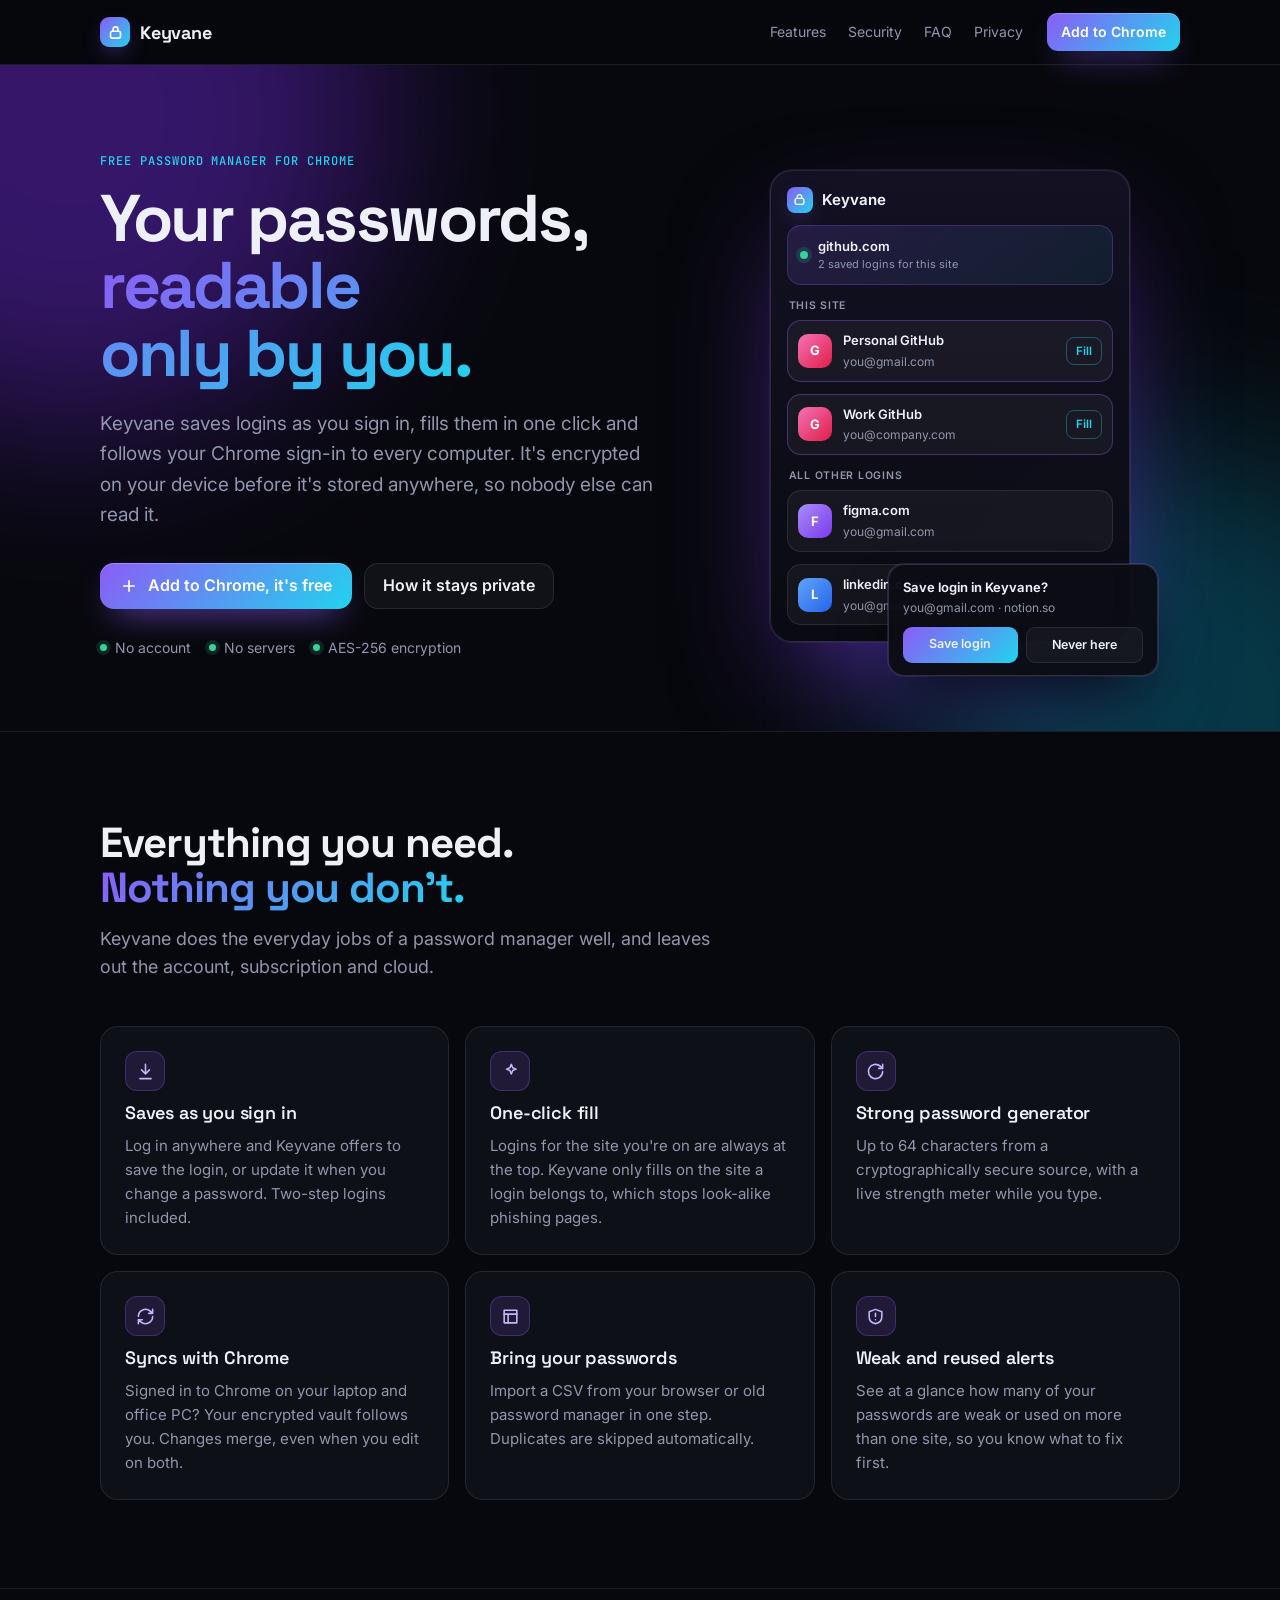
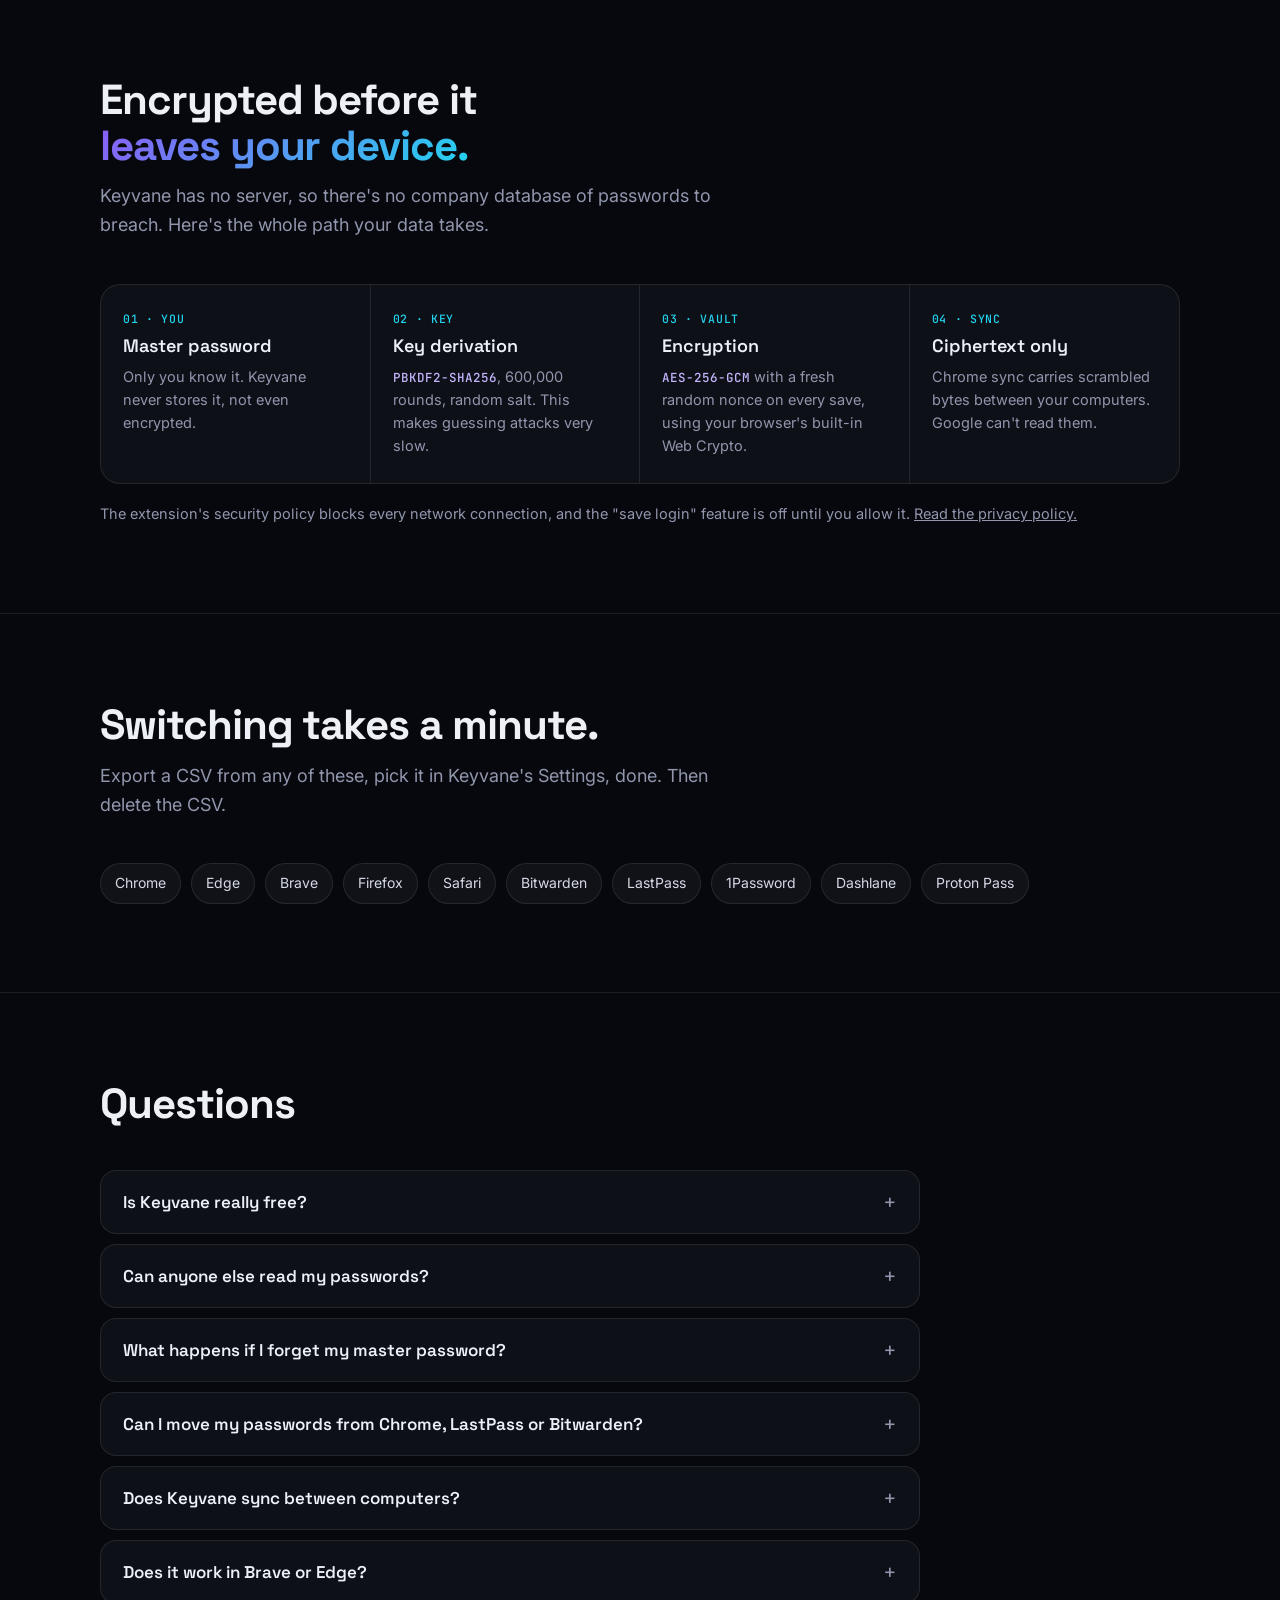
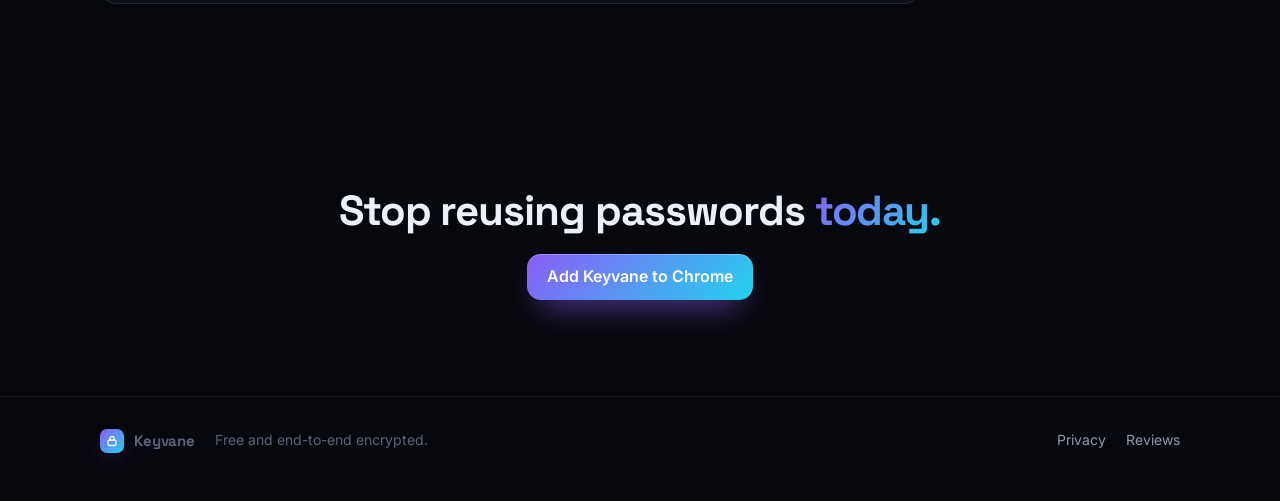
==== site/index.html @ 57702cfa "Keyvane 1.2.0: free, end-to-end encrypted password manager for Chrome Co-Authored-By: Claude Opus 5." ====
<!doctype html>
<html lang="en">
<head>
<meta charset="utf-8">
<meta name="viewport" content="width=device-width, initial-scale=1, viewport-fit=cover">
<title>Keyvane – Free Password Manager for Chrome, End-to-End Encrypted</title>
<meta name="description" content="Keyvane is a free password manager for Chrome. It saves logins as you sign in, fills them in one click and syncs through your Chrome sign-in. No account, no servers, AES-256 encryption.">
<link rel="canonical" href="https://keyvane.vercel.app/">
<meta property="og:type" content="website">
<meta property="og:title" content="Keyvane – the free password manager that never sees your passwords">
<meta property="og:description" content="Saves logins as you sign in, fills them in one click, syncs with Chrome. No account. No servers. Free.">
<meta property="og:url" content="https://keyvane.vercel.app/">
<meta name="twitter:card" content="summary">
<meta name="theme-color" content="#07080d">
<link rel="icon" href="data:image/svg+xml,%3Csvg xmlns='http://www.w3.org/2000/svg' viewBox='0 0 32 32'%3E%3Cdefs%3E%3ClinearGradient id='g' x1='0' y1='0' x2='1' y2='1'%3E%3Cstop offset='0' stop-color='%238b5cf6'/%3E%3Cstop offset='1' stop-color='%2322d3ee'/%3E%3C/linearGradient%3E%3C/defs%3E%3Crect width='32' height='32' rx='8' fill='url(%23g)'/%3E%3Cg fill='none' stroke='%23fff' stroke-width='2.6' stroke-linecap='round'%3E%3Crect x='9' y='14' width='14' height='10' rx='2.5'/%3E%3Cpath d='M12 14v-3a4 4 0 0 1 8 0v3'/%3E%3C/g%3E%3C/svg%3E">
<link rel="preconnect" href="https://fonts.googleapis.com">
<link rel="stylesheet" href="https://fonts.googleapis.com/css2?family=Inter:wght@400;500;600&family=Space+Grotesk:wght@500;600;700&family=JetBrains+Mono:wght@500&display=swap">
<script type="application/ld+json">
{"@context":"https://schema.org","@graph":[
 {"@type":"SoftwareApplication","name":"Keyvane","applicationCategory":"SecurityApplication","operatingSystem":"Chrome, Edge, Brave","offers":{"@type":"Offer","price":"0","priceCurrency":"USD"},"url":"https://keyvane.vercel.app/","downloadUrl":"https://chromewebstore.google.com/detail/occfjinobiaefhbkngbolamflknedmlo","description":"Free, end-to-end encrypted password manager for Chrome. No account, no servers."},
 {"@type":"FAQPage","mainEntity":[
  {"@type":"Question","name":"Is Keyvane really free?","acceptedAnswer":{"@type":"Answer","text":"Yes. There are no plans, ads or paid features. Keyvane has no servers to pay for: your encrypted vault lives in your browser and syncs through your own Chrome sign-in."}},
  {"@type":"Question","name":"Can anyone else read my passwords?","acceptedAnswer":{"@type":"Answer","text":"No. Your vault is encrypted on your device with AES-256-GCM, using a key derived from your master password with 600,000 rounds of PBKDF2. Keyvane never sends data anywhere, and Google only stores ciphertext when it syncs."}},
  {"@type":"Question","name":"What happens if I forget my master password?","acceptedAnswer":{"@type":"Answer","text":"Nobody can recover it, including the developer. That is the price of real end-to-end encryption, so keep an encrypted backup from Settings and store your master password somewhere safe."}},
  {"@type":"Question","name":"Can I move my passwords from Chrome, LastPass or Bitwarden?","acceptedAnswer":{"@type":"Answer","text":"Yes. Export a CSV from your browser or password manager and import it from Keyvane's Settings. Chrome, Edge, Brave, Firefox, Safari, Bitwarden, LastPass, 1Password, Dashlane and Proton Pass exports work."}},
  {"@type":"Question","name":"Does Keyvane sync between computers?","acceptedAnswer":{"@type":"Answer","text":"Yes, through Chrome sync. Install Keyvane on each computer where you're signed in to Chrome and your encrypted vault follows you, with room for about 1,700 logins."}},
  {"@type":"Question","name":"Does it work in Brave or Edge?","acceptedAnswer":{"@type":"Answer","text":"Keyvane installs from the Chrome Web Store in Brave and Edge. In those browsers the vault stays on that computer; use Settings, Export and Import to move it."}}
 ]}
]}
</script>
<style>
  /* Layout: sticky slim nav, split hero (copy + live popup replica), feature grid, encryption pipeline, FAQ, footer. */
  :root {
    --ink: #07080d; --ink-2: #0e1018; --glass: rgba(255,255,255,.045); --line: rgba(255,255,255,.09);
    --text: #eef0f7; --muted: #9196ad; --faint: #5d627a;
    --violet: #8b5cf6; --cyan: #22d3ee; --ok: #34d399;
    --grad: linear-gradient(135deg, var(--violet), var(--cyan));
    --display: "Space Grotesk", "Segoe UI", system-ui, sans-serif;
    --body: "Inter", -apple-system, "Segoe UI", system-ui, sans-serif;
    --mono: "JetBrains Mono", ui-monospace, Menlo, monospace;
    color-scheme: dark;
  }
  * { box-sizing: border-box; }
  html { scroll-behavior: smooth; }
  body { margin: 0; background: var(--ink); color: var(--text); font: 16px/1.6 var(--body); -webkit-font-smoothing: antialiased; overflow-x: hidden; }
  h1, h2, h3, p { margin: 0; }
  a { color: inherit; }
  .wrap { max-width: 1120px; margin: 0 auto; padding-left: max(20px, env(safe-area-inset-left, 0px)); padding-right: max(20px, env(safe-area-inset-right, 0px)); }
  .glow { position: absolute; border-radius: 50%; filter: blur(90px); pointer-events: none; z-index: 0; }

  /* nav */
  header.nav { position: sticky; top: env(safe-area-inset-top, 0px); z-index: 20; backdrop-filter: blur(16px); background: rgba(7,8,13,.7); border-bottom: 1px solid var(--line); }
  header.nav .wrap { display: flex; align-items: center; gap: 24px; height: 64px; }
  .brand { display: flex; align-items: center; gap: 10px; font: 700 18px var(--display); letter-spacing: -.01em; text-decoration: none; }
  .mark { width: 30px; height: 30px; border-radius: 9px; background: var(--grad); display: grid; place-items: center; box-shadow: 0 8px 22px -8px rgba(139,92,246,.9); }
  .mark svg { width: 15px; height: 15px; }
  nav.links { display: flex; gap: 22px; margin-left: auto; font-size: 14px; color: var(--muted); }
  nav.links a { text-decoration: none; } nav.links a:hover { color: var(--text); }
  .cta { display: inline-flex; align-items: center; gap: 10px; height: 46px; padding: 0 20px; border-radius: 14px; font-weight: 600; text-decoration: none; color: #fff; background: var(--grad);
    box-shadow: 0 14px 34px -14px rgba(139,92,246,.95), inset 0 1px 0 rgba(255,255,255,.25); transition: transform .15s, filter .15s; white-space: nowrap; }
  .cta:hover { filter: brightness(1.08); transform: translateY(-1px); }
  .cta.sm { height: 38px; padding: 0 14px; border-radius: 11px; font-size: 14px; }
  .cta svg { width: 18px; height: 18px; }
  .ghost { display: inline-flex; align-items: center; height: 46px; padding: 0 18px; border-radius: 14px; border: 1px solid var(--line); background: var(--glass); text-decoration: none; font-weight: 600; color: var(--text); }
  .ghost:hover { background: rgba(255,255,255,.08); }

  /* hero */
  .hero { position: relative; padding-block: 88px 72px; overflow: hidden; }
  .hero .wrap { position: relative; z-index: 1; display: grid; grid-template-columns: 1.1fr .9fr; gap: 56px; align-items: center; }
  .eyebrow { font: 500 12px var(--mono); letter-spacing: .08em; text-transform: uppercase; color: var(--cyan); }
  h1 { font: 700 clamp(40px, 6vw, 66px)/1.02 var(--display); letter-spacing: -.035em; margin-top: 16px; text-wrap: balance; }
  .grad { background: var(--grad); -webkit-background-clip: text; background-clip: text; color: transparent; }
  .lede { font-size: 19px; color: var(--muted); margin-top: 22px; max-width: 34em; }
  .actions { display: flex; gap: 12px; margin-top: 32px; flex-wrap: wrap; }
  .facts { display: flex; gap: 18px; flex-wrap: wrap; margin-top: 28px; font-size: 14px; color: var(--muted); }
  .facts span { display: inline-flex; gap: 8px; align-items: center; }
  .facts span::before { content: ""; width: 7px; height: 7px; border-radius: 50%; background: var(--ok); box-shadow: 0 0 0 4px rgba(52,211,153,.14); }

  /* popup replica */
  .device { position: relative; justify-self: center; width: 100%; max-width: 360px; }
  .popup { border-radius: 22px; padding: 16px; display: grid; gap: 12px; background: linear-gradient(180deg, rgba(20,18,36,.95), rgba(10,11,18,.97)); border: 1px solid rgba(255,255,255,.12);
    box-shadow: 0 50px 120px -30px rgba(124,58,237,.65), 0 0 0 1px rgba(139,92,246,.15); font-size: 13px; }
  .p-top { display: flex; align-items: center; gap: 9px; font: 650 15px var(--body); }
  .p-top .mark { width: 26px; height: 26px; border-radius: 8px; }
  .p-top .mark svg { width: 13px; height: 13px; }
  .chip { display: flex; gap: 10px; align-items: center; padding: 10px 12px; border-radius: 14px; background: linear-gradient(135deg, rgba(139,92,246,.16), rgba(34,211,238,.08)); border: 1px solid rgba(139,92,246,.28); }
  .dot { width: 8px; height: 8px; border-radius: 50%; background: var(--ok); box-shadow: 0 0 0 4px rgba(52,211,153,.15); flex: none; }
  .sub { font-size: 11px; color: var(--muted); }
  .lbl { font: 600 10.5px var(--body); letter-spacing: .07em; text-transform: uppercase; color: var(--muted); margin: 2px 2px -4px; }
  .row { display: flex; align-items: center; gap: 11px; padding: 9px 10px; border-radius: 14px; background: var(--glass); border: 1px solid var(--line); }
  .row.m { border-color: rgba(139,92,246,.38); }
  .av { width: 34px; height: 34px; border-radius: 10px; display: grid; place-items: center; font-weight: 700; color: #fff; flex: none; }
  .row b { display: block; font-weight: 600; }
  .row small { color: var(--muted); font-size: 12px; }
  .fillbtn { margin-left: auto; font-size: 11.5px; font-weight: 600; color: var(--cyan); border: 1px solid rgba(34,211,238,.35); border-radius: 8px; padding: 4px 9px; }
  .offer { position: absolute; right: -28px; bottom: -34px; width: 270px; border-radius: 16px; padding: 12px 14px; background: rgba(12,13,20,.96); border: 1px solid rgba(255,255,255,.14);
    box-shadow: 0 30px 60px -18px rgba(0,0,0,.8), 0 0 0 1px rgba(139,92,246,.25); display: grid; gap: 10px; font-size: 13px; animation: float 5s ease-in-out infinite; }
  .offer .t { font-weight: 650; } .offer .s { color: var(--muted); font-size: 12px; }
  .offer .btns { display: flex; gap: 8px; }
  .offer .btns span { flex: 1; text-align: center; padding: 7px; border-radius: 9px; font-weight: 600; font-size: 12.5px; background: var(--glass); border: 1px solid var(--line); }
  .offer .btns span:first-child { background: var(--grad); border: 0; }
  @keyframes float { 50% { transform: translateY(-6px); } }

  /* sections */
  section.block { padding-block: 88px; border-top: 1px solid var(--line); position: relative; }
  .head { max-width: 640px; display: grid; gap: 14px; margin-bottom: 44px; }
  h2 { font: 700 clamp(30px, 4vw, 42px)/1.08 var(--display); letter-spacing: -.025em; text-wrap: balance; }
  .head p { color: var(--muted); font-size: 18px; }
  .grid { display: grid; grid-template-columns: repeat(3, 1fr); gap: 16px; }
  .feat { padding: 24px; border-radius: 18px; background: var(--ink-2); border: 1px solid var(--line); display: grid; gap: 10px; align-content: start; }
  .feat .ic { width: 40px; height: 40px; border-radius: 12px; display: grid; place-items: center; background: rgba(139,92,246,.14); border: 1px solid rgba(139,92,246,.3); color: #c4b5fd; }
  .feat .ic svg { width: 19px; height: 19px; }
  .feat h3 { font: 600 18px var(--display); letter-spacing: -.01em; }
  .feat p { color: var(--muted); font-size: 15px; }

  /* pipeline */
  .pipe { display: grid; grid-template-columns: repeat(4, 1fr); gap: 0; border: 1px solid var(--line); border-radius: 20px; overflow: hidden; background: var(--ink-2); }
  .step { padding: 26px 22px; display: grid; gap: 8px; align-content: start; border-right: 1px solid var(--line); position: relative; }
  .step:last-child { border-right: 0; }
  .step .k { font: 500 11.5px var(--mono); letter-spacing: .06em; color: var(--cyan); text-transform: uppercase; }
  .step h3 { font: 600 18px var(--display); }
  .step p { color: var(--muted); font-size: 14.5px; }
  .step code { font: 500 12.5px var(--mono); color: #c4b5fd; }
  .note { margin-top: 18px; color: var(--muted); font-size: 14.5px; }

  /* import strip */
  .brands { display: flex; flex-wrap: wrap; gap: 10px; }
  .brands span { padding: 8px 14px; border-radius: 99px; border: 1px solid var(--line); background: var(--glass); font-size: 14px; color: #d6d9e6; }

  /* faq */
  .faq { display: grid; gap: 10px; max-width: 820px; }
  details { border: 1px solid var(--line); border-radius: 16px; background: var(--ink-2); padding: 0 22px; }
  summary { cursor: pointer; list-style: none; padding: 20px 0; font: 600 17px var(--display); display: flex; justify-content: space-between; gap: 16px; }
  summary::-webkit-details-marker { display: none; }
  summary::after { content: "+"; color: var(--muted); font-weight: 400; font-size: 22px; line-height: 1; transition: transform .2s; }
  details[open] summary::after { transform: rotate(45deg); }
  details p { color: var(--muted); padding-bottom: 20px; max-width: 65ch; }

  .final { text-align: center; display: grid; gap: 20px; justify-items: center; padding-block: 96px; }
  footer { border-top: 1px solid var(--line); padding-block: 32px 48px; color: var(--faint); font-size: 14px; }
  footer .wrap { display: flex; gap: 20px; flex-wrap: wrap; align-items: center; }
  footer a { color: var(--muted); text-decoration: none; } footer a:hover { color: var(--text); }
  :focus-visible { outline: 2px solid var(--cyan); outline-offset: 3px; border-radius: 6px; }

  @media (max-width: 900px) {
    .hero .wrap { grid-template-columns: 1fr; gap: 72px; }
    .grid { grid-template-columns: 1fr 1fr; }
    .pipe { grid-template-columns: 1fr 1fr; }
    .step:nth-child(2) { border-right: 0; }
    .step:nth-child(-n+2) { border-bottom: 1px solid var(--line); }
    nav.links { display: none; }
    header.nav .cta { margin-left: auto; }
  }
  @media (max-width: 560px) {
    .hero { padding-block: 56px 72px; }
    .grid, .pipe { grid-template-columns: 1fr; }
    .step { border-right: 0; border-bottom: 1px solid var(--line); }
    .step:last-child { border-bottom: 0; }
    .offer { right: -6px; bottom: -48px; width: 250px; }
    section.block { padding-block: 64px; }
  }
  @media (prefers-reduced-motion: reduce) { .offer { animation: none; } html { scroll-behavior: auto; } }
</style>
</head>
<body>
<header class="nav">
  <div class="wrap">
    <a class="brand" href="/"><span class="mark"><svg viewBox="0 0 24 24" fill="none" stroke="#fff" stroke-width="2.6" stroke-linecap="round"><rect x="4" y="10" width="16" height="11" rx="3"/><path d="M8 10V7a4 4 0 0 1 8 0v3"/></svg></span>Keyvane</a>
    <nav class="links"><a href="#features">Features</a><a href="#security">Security</a><a href="#faq">FAQ</a><a href="/privacy">Privacy</a></nav>
    <a class="cta sm" href="https://chromewebstore.google.com/detail/occfjinobiaefhbkngbolamflknedmlo" rel="noopener">Add to Chrome</a>
  </div>
</header>

<main>
  <section class="hero">
    <div class="glow" style="width:620px;height:620px;background:#6d28d9;opacity:.45;left:-240px;top:-260px"></div>
    <div class="glow" style="width:520px;height:520px;background:#0891b2;opacity:.35;right:-160px;bottom:-240px"></div>
    <div class="wrap">
      <div>
        <div class="eyebrow">Free password manager for Chrome</div>
        <h1>Your passwords, <span class="grad">readable only by you.</span></h1>
        <p class="lede">Keyvane saves logins as you sign in, fills them in one click and follows your Chrome sign-in to every computer. It's encrypted on your device before it's stored anywhere, so nobody else can read it.</p>
        <div class="actions">
          <a class="cta" href="https://chromewebstore.google.com/detail/occfjinobiaefhbkngbolamflknedmlo" rel="noopener"><svg viewBox="0 0 24 24" fill="none" stroke="currentColor" stroke-width="2.2" stroke-linecap="round" stroke-linejoin="round"><path d="M12 5v14M5 12h14"/></svg>Add to Chrome, it's free</a>
          <a class="ghost" href="#security">How it stays private</a>
        </div>
        <div class="facts"><span>No account</span><span>No servers</span><span>AES-256 encryption</span></div>
      </div>

      <div class="device" aria-label="The Keyvane popup on github.com, with a Save login card">
        <div class="popup">
          <div class="p-top"><span class="mark"><svg viewBox="0 0 24 24" fill="none" stroke="#fff" stroke-width="2.6" stroke-linecap="round"><rect x="4" y="10" width="16" height="11" rx="3"/><path d="M8 10V7a4 4 0 0 1 8 0v3"/></svg></span>Keyvane</div>
          <div class="chip"><span class="dot"></span><div><b style="font-weight:600">github.com</b><div class="sub">2 saved logins for this site</div></div></div>
          <div class="lbl">This site</div>
          <div class="row m"><span class="av" style="background:linear-gradient(135deg,#f472b6,#e11d48)">G</span><div><b>Personal GitHub</b><small>you@gmail.com</small></div><span class="fillbtn">Fill</span></div>
          <div class="row m"><span class="av" style="background:linear-gradient(135deg,#f472b6,#e11d48)">G</span><div><b>Work GitHub</b><small>you@company.com</small></div><span class="fillbtn">Fill</span></div>
          <div class="lbl">All other logins</div>
          <div class="row"><span class="av" style="background:linear-gradient(135deg,#a78bfa,#7c3aed)">F</span><div><b>figma.com</b><small>you@gmail.com</small></div></div>
          <div class="row"><span class="av" style="background:linear-gradient(135deg,#60a5fa,#2563eb)">L</span><div><b>linkedin.com</b><small>you@gmail.com</small></div></div>
        </div>
        <div class="offer" aria-hidden="true">
          <div><div class="t">Save login in Keyvane?</div><div class="s">you@gmail.com · notion.so</div></div>
          <div class="btns"><span>Save login</span><span>Never here</span></div>
        </div>
      </div>
    </div>
  </section>

  <section class="block" id="features">
    <div class="wrap">
      <div class="head"><h2>Everything you need. <span class="grad">Nothing you don't.</span></h2><p>Keyvane does the everyday jobs of a password manager well, and leaves out the account, subscription and cloud.</p></div>
      <div class="grid">
        <div class="feat"><div class="ic"><svg viewBox="0 0 24 24" fill="none" stroke="currentColor" stroke-width="2" stroke-linecap="round" stroke-linejoin="round"><path d="M12 3v12M7 10l5 5 5-5M5 21h14"/></svg></div><h3>Saves as you sign in</h3><p>Log in anywhere and Keyvane offers to save the login, or update it when you change a password. Two-step logins included.</p></div>
        <div class="feat"><div class="ic"><svg viewBox="0 0 24 24" fill="none" stroke="currentColor" stroke-width="2" stroke-linecap="round" stroke-linejoin="round"><path d="m13 3 1.8 4.2L19 9l-4.2 1.8L13 15l-1.8-4.2L7 9l4.2-1.8z"/></svg></div><h3>One-click fill</h3><p>Logins for the site you're on are always at the top. Keyvane only fills on the site a login belongs to, which stops look-alike phishing pages.</p></div>
        <div class="feat"><div class="ic"><svg viewBox="0 0 24 24" fill="none" stroke="currentColor" stroke-width="2" stroke-linecap="round" stroke-linejoin="round"><path d="M21 12a9 9 0 1 1-3-6.7L21 8"/><path d="M21 3v5h-5"/></svg></div><h3>Strong password generator</h3><p>Up to 64 characters from a cryptographically secure source, with a live strength meter while you type.</p></div>
        <div class="feat"><div class="ic"><svg viewBox="0 0 24 24" fill="none" stroke="currentColor" stroke-width="2" stroke-linecap="round" stroke-linejoin="round"><path d="M3 12a9 9 0 0 1 15-6.7L21 8M21 3v5h-5M21 12a9 9 0 0 1-15 6.7L3 16M3 21v-5h5"/></svg></div><h3>Syncs with Chrome</h3><p>Signed in to Chrome on your laptop and office PC? Your encrypted vault follows you. Changes merge, even when you edit on both.</p></div>
        <div class="feat"><div class="ic"><svg viewBox="0 0 24 24" fill="none" stroke="currentColor" stroke-width="2" stroke-linecap="round" stroke-linejoin="round"><path d="M4 4h16v16H4z"/><path d="M4 9h16M9 9v11"/></svg></div><h3>Bring your passwords</h3><p>Import a CSV from your browser or old password manager in one step. Duplicates are skipped automatically.</p></div>
        <div class="feat"><div class="ic"><svg viewBox="0 0 24 24" fill="none" stroke="currentColor" stroke-width="2" stroke-linecap="round" stroke-linejoin="round"><path d="M12 3 4 6v6c0 5 3.4 8.3 8 9 4.6-.7 8-4 8-9V6z"/><path d="M12 8v4M12 16h.01"/></svg></div><h3>Weak and reused alerts</h3><p>See at a glance how many of your passwords are weak or used on more than one site, so you know what to fix first.</p></div>
      </div>
    </div>
  </section>

  <section class="block" id="security">
    <div class="wrap">
      <div class="head"><h2>Encrypted before it <span class="grad">leaves your device.</span></h2><p>Keyvane has no server, so there's no company database of passwords to breach. Here's the whole path your data takes.</p></div>
      <div class="pipe">
        <div class="step"><span class="k">01 · You</span><h3>Master password</h3><p>Only you know it. Keyvane never stores it, not even encrypted.</p></div>
        <div class="step"><span class="k">02 · Key</span><h3>Key derivation</h3><p><code>PBKDF2-SHA256</code>, 600,000 rounds, random salt. This makes guessing attacks very slow.</p></div>
        <div class="step"><span class="k">03 · Vault</span><h3>Encryption</h3><p><code>AES-256-GCM</code> with a fresh random nonce on every save, using your browser's built-in Web Crypto.</p></div>
        <div class="step"><span class="k">04 · Sync</span><h3>Ciphertext only</h3><p>Chrome sync carries scrambled bytes between your computers. Google can't read them.</p></div>
      </div>
      <p class="note">The extension's security policy blocks every network connection, and the "save login" feature is off until you allow it. <a href="/privacy">Read the privacy policy.</a></p>
    </div>
  </section>

  <section class="block" id="import">
    <div class="wrap">
      <div class="head"><h2>Switching takes a minute.</h2><p>Export a CSV from any of these, pick it in Keyvane's Settings, done. Then delete the CSV.</p></div>
      <div class="brands"><span>Chrome</span><span>Edge</span><span>Brave</span><span>Firefox</span><span>Safari</span><span>Bitwarden</span><span>LastPass</span><span>1Password</span><span>Dashlane</span><span>Proton Pass</span></div>
    </div>
  </section>

  <section class="block" id="faq">
    <div class="wrap">
      <div class="head"><h2>Questions</h2></div>
      <div class="faq">
        <details><summary>Is Keyvane really free?</summary><p>Yes. There are no plans, ads or paid features. Keyvane has no servers to pay for: your encrypted vault lives in your browser and syncs through your own Chrome sign-in.</p></details>
        <details><summary>Can anyone else read my passwords?</summary><p>No. Your vault is encrypted on your device with AES-256-GCM, using a key derived from your master password with 600,000 rounds of PBKDF2. Keyvane never sends data anywhere, and Google only stores ciphertext when it syncs.</p></details>
        <details><summary>What happens if I forget my master password?</summary><p>Nobody can recover it, including the developer. That is the price of real end-to-end encryption, so keep an encrypted backup from Settings and store your master password somewhere safe.</p></details>
        <details><summary>Can I move my passwords from Chrome, LastPass or Bitwarden?</summary><p>Yes. Export a CSV from your browser or password manager and import it from Keyvane's Settings. Chrome, Edge, Brave, Firefox, Safari, Bitwarden, LastPass, 1Password, Dashlane and Proton Pass exports work.</p></details>
        <details><summary>Does Keyvane sync between computers?</summary><p>Yes, through Chrome sync. Install Keyvane on each computer where you're signed in to Chrome and your encrypted vault follows you, with room for about 1,700 logins.</p></details>
        <details><summary>Does it work in Brave or Edge?</summary><p>Keyvane installs from the Chrome Web Store in Brave and Edge. In those browsers the vault stays on that computer; use Settings, Export and Import to move it.</p></details>
      </div>
    </div>
  </section>

  <section class="final">
    <div class="wrap" style="display:grid;gap:20px;justify-items:center">
      <h2>Stop reusing passwords <span class="grad">today.</span></h2>
      <a class="cta" href="https://chromewebstore.google.com/detail/occfjinobiaefhbkngbolamflknedmlo" rel="noopener">Add Keyvane to Chrome</a>
    </div>
  </section>
</main>

<footer>
  <div class="wrap">
    <span class="brand" style="font-size:15px"><span class="mark" style="width:24px;height:24px;border-radius:7px"><svg viewBox="0 0 24 24" fill="none" stroke="#fff" stroke-width="2.6" stroke-linecap="round" style="width:12px;height:12px"><rect x="4" y="10" width="16" height="11" rx="3"/><path d="M8 10V7a4 4 0 0 1 8 0v3"/></svg></span>Keyvane</span>
    <span>Free and end-to-end encrypted.</span>
    <span style="margin-left:auto;display:flex;gap:20px"><a href="/privacy">Privacy</a><a href="https://chromewebstore.google.com/detail/occfjinobiaefhbkngbolamflknedmlo/reviews" rel="noopener">Reviews</a></span>
  </div>
</footer>
</body>
</html>
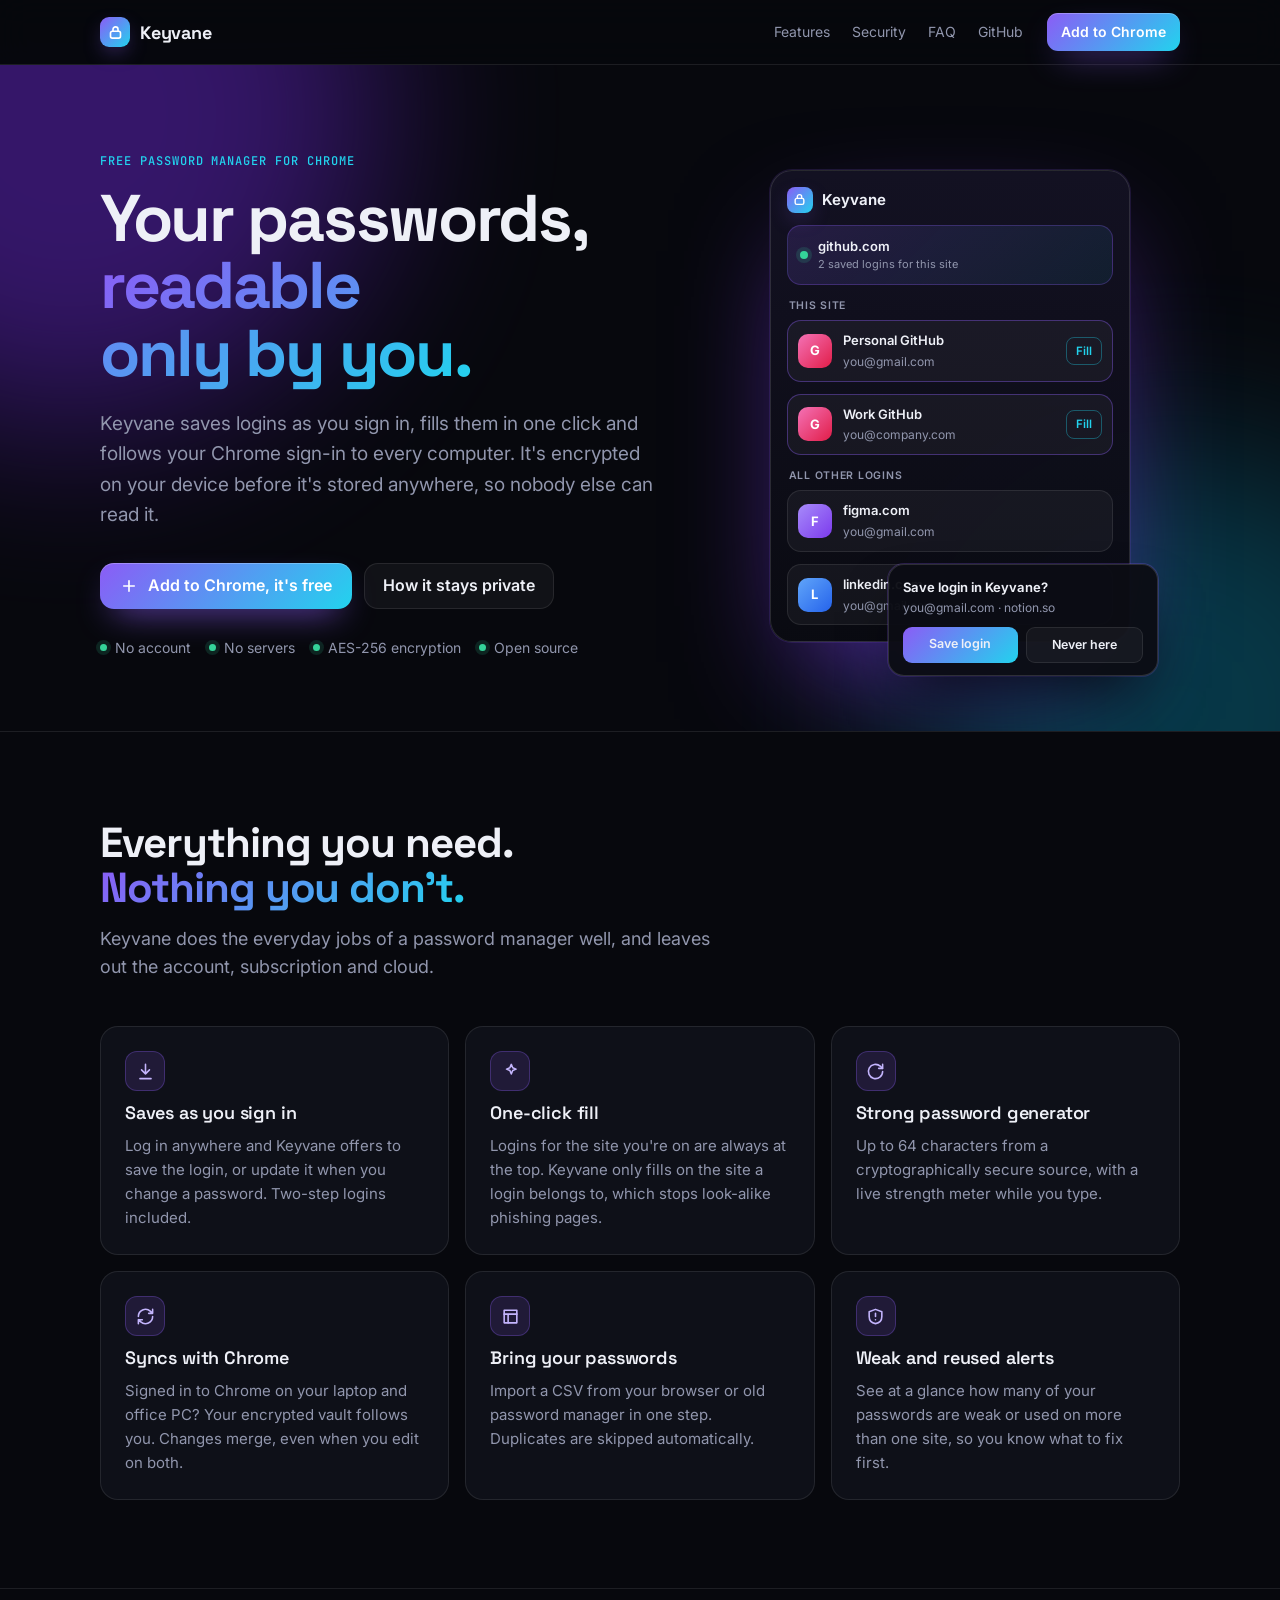
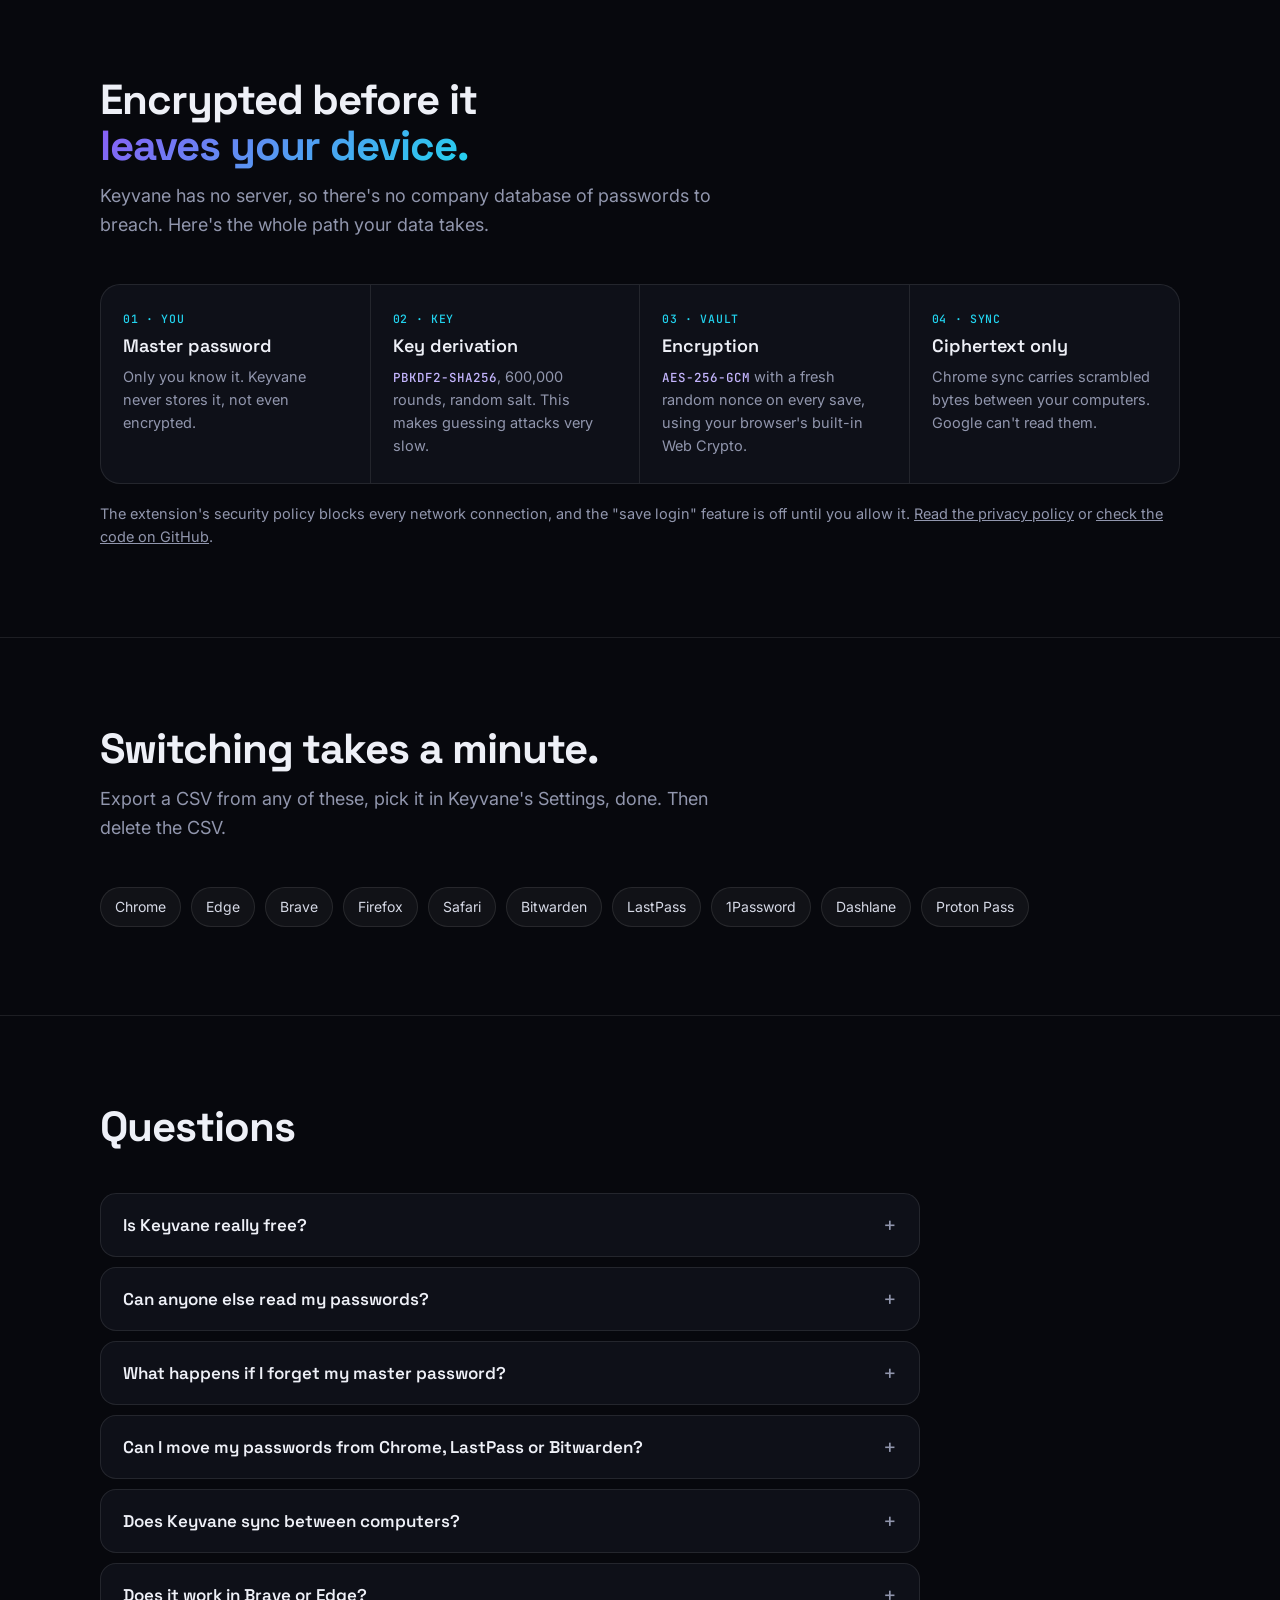
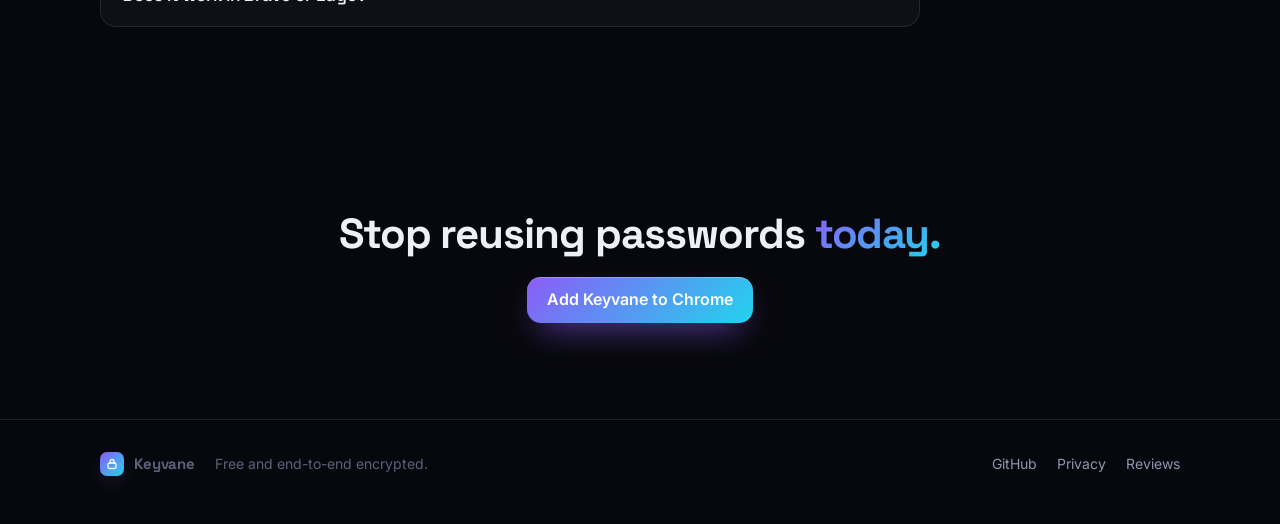
==== commit 8f4074aa: "Site: link to the GitHub repository Co-Authored-By: Claude Opus 5.5 <noreply@anthropic.com> Claude-S" ====
--- a/site/index.html
+++ b/site/index.html
@@ -17,7 +17,7 @@
 <link rel="stylesheet" href="https://fonts.googleapis.com/css2?family=Inter:wght@400;500;600&family=Space+Grotesk:wght@500;600;700&family=JetBrains+Mono:wght@500&display=swap">
 <script type="application/ld+json">
 {"@context":"https://schema.org","@graph":[
- {"@type":"SoftwareApplication","name":"Keyvane","applicationCategory":"SecurityApplication","operatingSystem":"Chrome, Edge, Brave","offers":{"@type":"Offer","price":"0","priceCurrency":"USD"},"url":"https://keyvane.vercel.app/","downloadUrl":"https://chromewebstore.google.com/detail/occfjinobiaefhbkngbolamflknedmlo","description":"Free, end-to-end encrypted password manager for Chrome. No account, no servers."},
+ {"@type":"SoftwareApplication","name":"Keyvane","applicationCategory":"SecurityApplication","operatingSystem":"Chrome, Edge, Brave","offers":{"@type":"Offer","price":"0","priceCurrency":"USD"},"url":"https://keyvane.vercel.app/","downloadUrl":"https://chromewebstore.google.com/detail/occfjinobiaefhbkngbolamflknedmlo","description":"Free, open-source, end-to-end encrypted password manager for Chrome. No account, no servers.","sameAs":["https://github.com/dheerajcp69/keyvane"]},
  {"@type":"FAQPage","mainEntity":[
   {"@type":"Question","name":"Is Keyvane really free?","acceptedAnswer":{"@type":"Answer","text":"Yes. There are no plans, ads or paid features. Keyvane has no servers to pay for: your encrypted vault lives in your browser and syncs through your own Chrome sign-in."}},
   {"@type":"Question","name":"Can anyone else read my passwords?","acceptedAnswer":{"@type":"Answer","text":"No. Your vault is encrypted on your device with AES-256-GCM, using a key derived from your master password with 600,000 rounds of PBKDF2. Keyvane never sends data anywhere, and Google only stores ciphertext when it syncs."}},
@@ -166,7 +166,7 @@
 <header class="nav">
   <div class="wrap">
     <a class="brand" href="/"><span class="mark"><svg viewBox="0 0 24 24" fill="none" stroke="#fff" stroke-width="2.6" stroke-linecap="round"><rect x="4" y="10" width="16" height="11" rx="3"/><path d="M8 10V7a4 4 0 0 1 8 0v3"/></svg></span>Keyvane</a>
-    <nav class="links"><a href="#features">Features</a><a href="#security">Security</a><a href="#faq">FAQ</a><a href="/privacy">Privacy</a></nav>
+    <nav class="links"><a href="#features">Features</a><a href="#security">Security</a><a href="#faq">FAQ</a><a href="https://github.com/dheerajcp69/keyvane" rel="noopener">GitHub</a></nav>
     <a class="cta sm" href="https://chromewebstore.google.com/detail/occfjinobiaefhbkngbolamflknedmlo" rel="noopener">Add to Chrome</a>
   </div>
 </header>
@@ -184,7 +184,7 @@
           <a class="cta" href="https://chromewebstore.google.com/detail/occfjinobiaefhbkngbolamflknedmlo" rel="noopener"><svg viewBox="0 0 24 24" fill="none" stroke="currentColor" stroke-width="2.2" stroke-linecap="round" stroke-linejoin="round"><path d="M12 5v14M5 12h14"/></svg>Add to Chrome, it's free</a>
           <a class="ghost" href="#security">How it stays private</a>
         </div>
-        <div class="facts"><span>No account</span><span>No servers</span><span>AES-256 encryption</span></div>
+        <div class="facts"><span>No account</span><span>No servers</span><span>AES-256 encryption</span><span>Open source</span></div>
       </div>
 
       <div class="device" aria-label="The Keyvane popup on github.com, with a Save login card">
@@ -229,7 +229,7 @@
         <div class="step"><span class="k">03 · Vault</span><h3>Encryption</h3><p><code>AES-256-GCM</code> with a fresh random nonce on every save, using your browser's built-in Web Crypto.</p></div>
         <div class="step"><span class="k">04 · Sync</span><h3>Ciphertext only</h3><p>Chrome sync carries scrambled bytes between your computers. Google can't read them.</p></div>
       </div>
-      <p class="note">The extension's security policy blocks every network connection, and the "save login" feature is off until you allow it. <a href="/privacy">Read the privacy policy.</a></p>
+      <p class="note">The extension's security policy blocks every network connection, and the "save login" feature is off until you allow it. <a href="/privacy">Read the privacy policy</a> or <a href="https://github.com/dheerajcp69/keyvane" rel="noopener">check the code on GitHub</a>.</p>
     </div>
   </section>
 
@@ -266,7 +266,7 @@
   <div class="wrap">
     <span class="brand" style="font-size:15px"><span class="mark" style="width:24px;height:24px;border-radius:7px"><svg viewBox="0 0 24 24" fill="none" stroke="#fff" stroke-width="2.6" stroke-linecap="round" style="width:12px;height:12px"><rect x="4" y="10" width="16" height="11" rx="3"/><path d="M8 10V7a4 4 0 0 1 8 0v3"/></svg></span>Keyvane</span>
     <span>Free and end-to-end encrypted.</span>
-    <span style="margin-left:auto;display:flex;gap:20px"><a href="/privacy">Privacy</a><a href="https://chromewebstore.google.com/detail/occfjinobiaefhbkngbolamflknedmlo/reviews" rel="noopener">Reviews</a></span>
+    <span style="margin-left:auto;display:flex;gap:20px"><a href="https://github.com/dheerajcp69/keyvane" rel="noopener">GitHub</a><a href="/privacy">Privacy</a><a href="https://chromewebstore.google.com/detail/occfjinobiaefhbkngbolamflknedmlo/reviews" rel="noopener">Reviews</a></span>
   </div>
 </footer>
 </body>
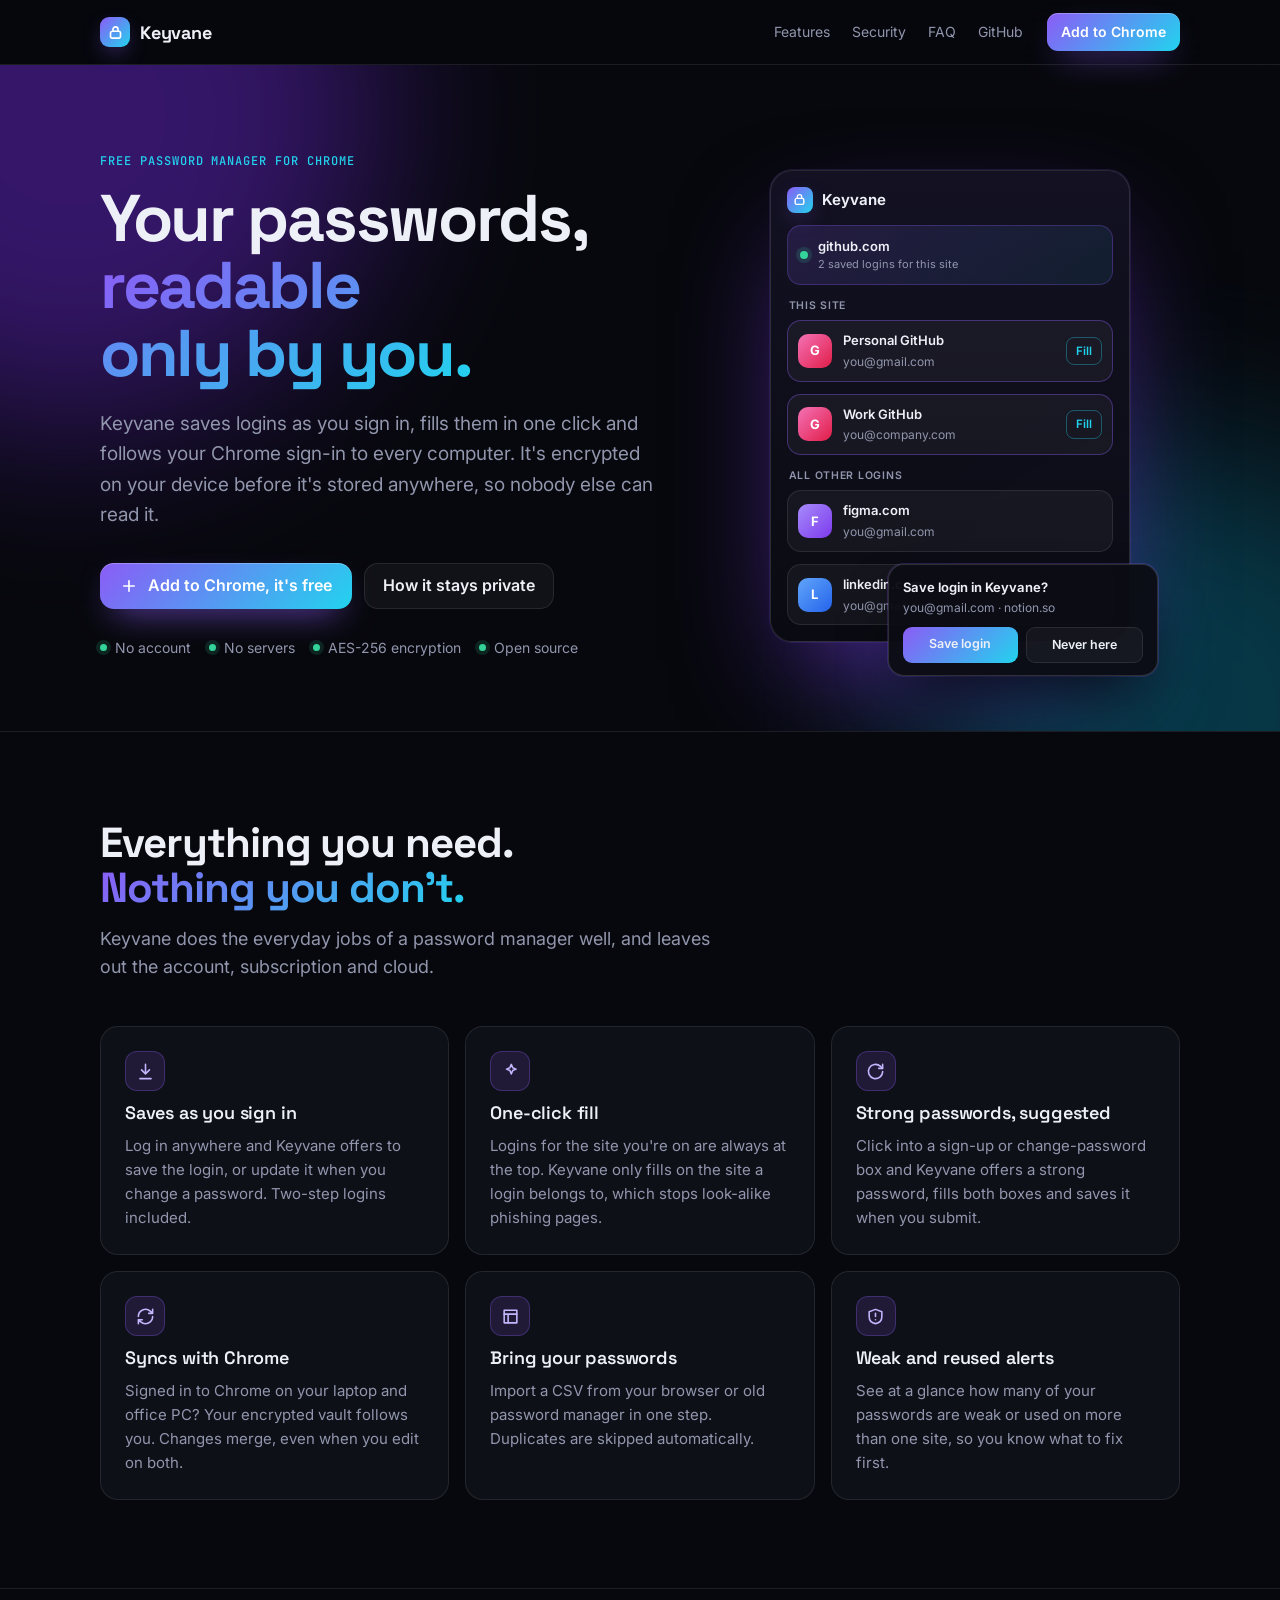
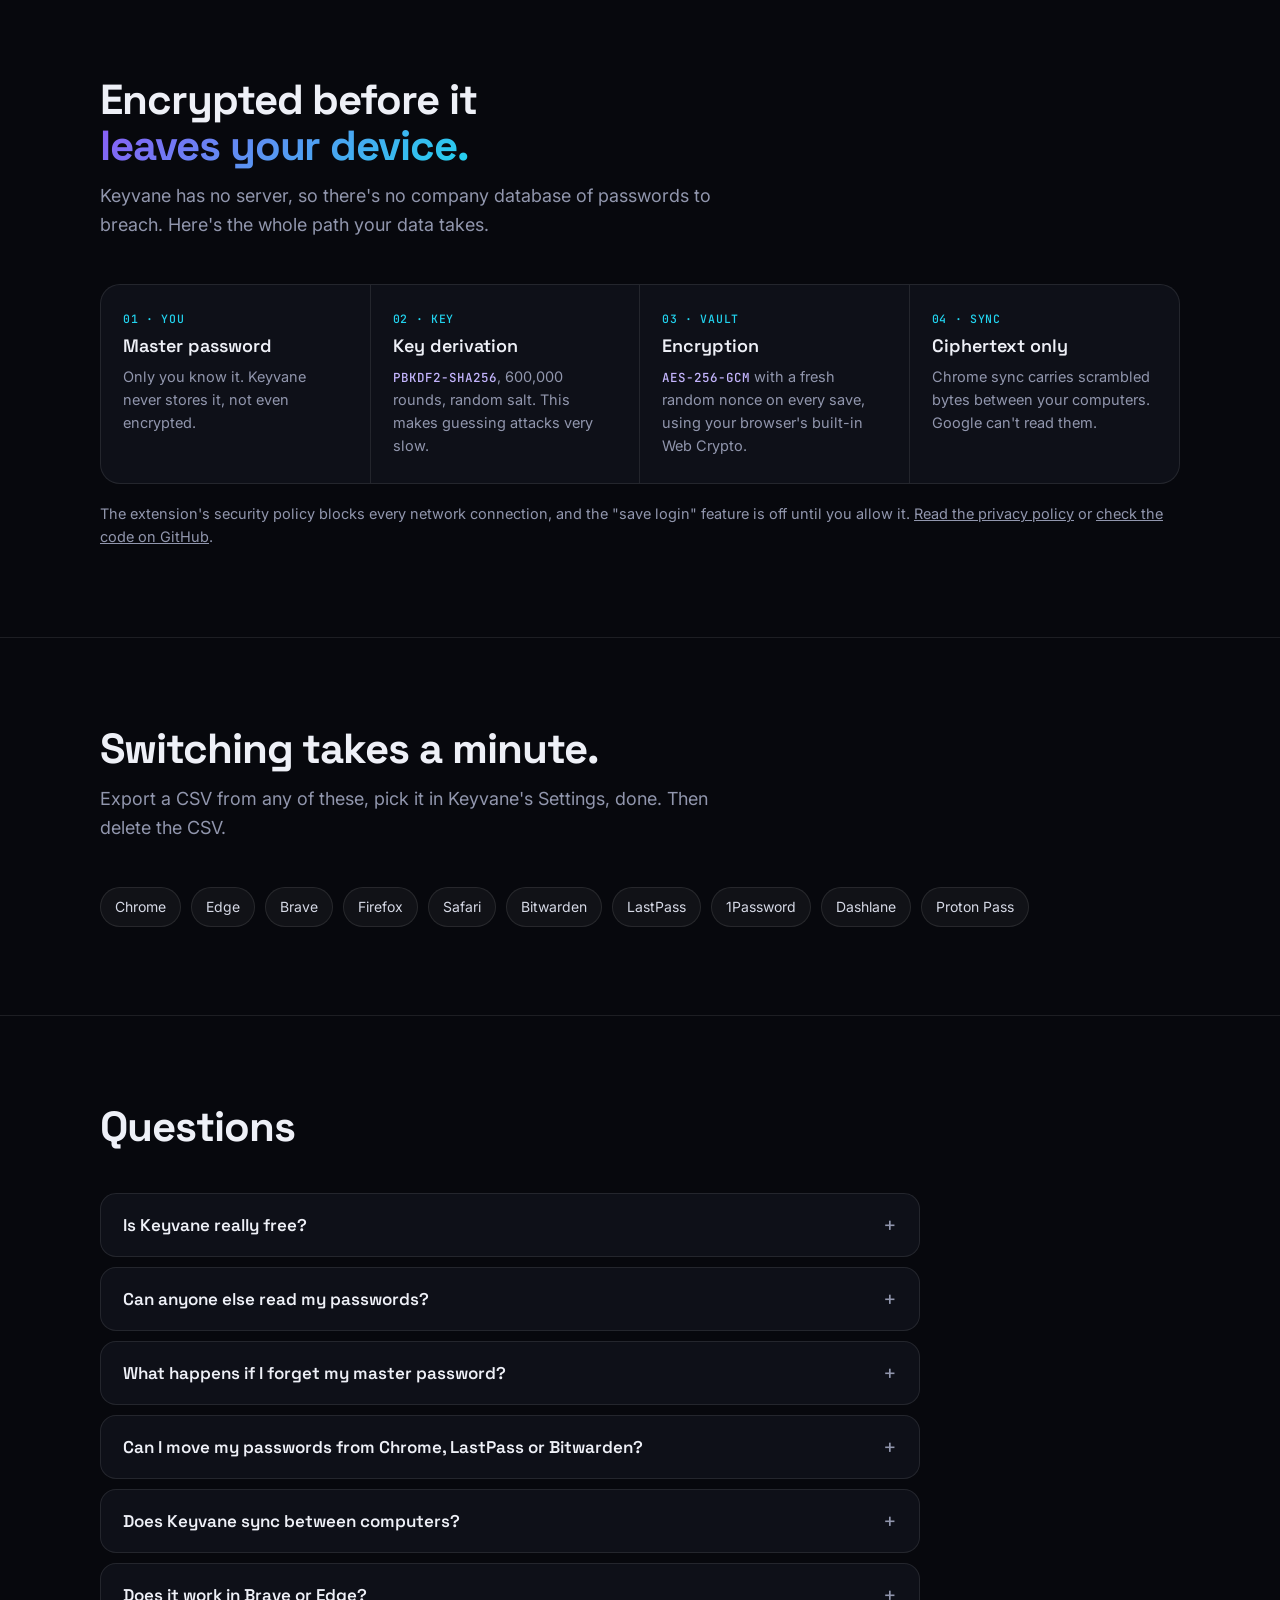
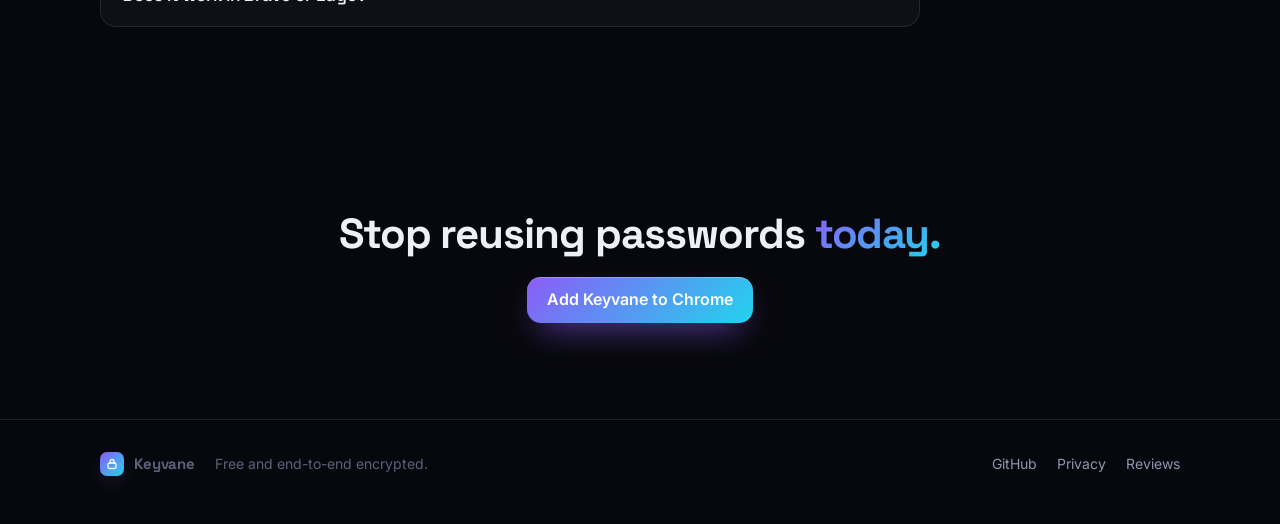
==== commit 381dd4dd: "Keyvane 1.3.0: suggest strong passwords in sign-up forms - Offers a strong password when you focus a" ====
--- a/site/index.html
+++ b/site/index.html
@@ -212,7 +212,7 @@
       <div class="grid">
         <div class="feat"><div class="ic"><svg viewBox="0 0 24 24" fill="none" stroke="currentColor" stroke-width="2" stroke-linecap="round" stroke-linejoin="round"><path d="M12 3v12M7 10l5 5 5-5M5 21h14"/></svg></div><h3>Saves as you sign in</h3><p>Log in anywhere and Keyvane offers to save the login, or update it when you change a password. Two-step logins included.</p></div>
         <div class="feat"><div class="ic"><svg viewBox="0 0 24 24" fill="none" stroke="currentColor" stroke-width="2" stroke-linecap="round" stroke-linejoin="round"><path d="m13 3 1.8 4.2L19 9l-4.2 1.8L13 15l-1.8-4.2L7 9l4.2-1.8z"/></svg></div><h3>One-click fill</h3><p>Logins for the site you're on are always at the top. Keyvane only fills on the site a login belongs to, which stops look-alike phishing pages.</p></div>
-        <div class="feat"><div class="ic"><svg viewBox="0 0 24 24" fill="none" stroke="currentColor" stroke-width="2" stroke-linecap="round" stroke-linejoin="round"><path d="M21 12a9 9 0 1 1-3-6.7L21 8"/><path d="M21 3v5h-5"/></svg></div><h3>Strong password generator</h3><p>Up to 64 characters from a cryptographically secure source, with a live strength meter while you type.</p></div>
+        <div class="feat"><div class="ic"><svg viewBox="0 0 24 24" fill="none" stroke="currentColor" stroke-width="2" stroke-linecap="round" stroke-linejoin="round"><path d="M21 12a9 9 0 1 1-3-6.7L21 8"/><path d="M21 3v5h-5"/></svg></div><h3>Strong passwords, suggested</h3><p>Click into a sign-up or change-password box and Keyvane offers a strong password, fills both boxes and saves it when you submit.</p></div>
         <div class="feat"><div class="ic"><svg viewBox="0 0 24 24" fill="none" stroke="currentColor" stroke-width="2" stroke-linecap="round" stroke-linejoin="round"><path d="M3 12a9 9 0 0 1 15-6.7L21 8M21 3v5h-5M21 12a9 9 0 0 1-15 6.7L3 16M3 21v-5h5"/></svg></div><h3>Syncs with Chrome</h3><p>Signed in to Chrome on your laptop and office PC? Your encrypted vault follows you. Changes merge, even when you edit on both.</p></div>
         <div class="feat"><div class="ic"><svg viewBox="0 0 24 24" fill="none" stroke="currentColor" stroke-width="2" stroke-linecap="round" stroke-linejoin="round"><path d="M4 4h16v16H4z"/><path d="M4 9h16M9 9v11"/></svg></div><h3>Bring your passwords</h3><p>Import a CSV from your browser or old password manager in one step. Duplicates are skipped automatically.</p></div>
         <div class="feat"><div class="ic"><svg viewBox="0 0 24 24" fill="none" stroke="currentColor" stroke-width="2" stroke-linecap="round" stroke-linejoin="round"><path d="M12 3 4 6v6c0 5 3.4 8.3 8 9 4.6-.7 8-4 8-9V6z"/><path d="M12 8v4M12 16h.01"/></svg></div><h3>Weak and reused alerts</h3><p>See at a glance how many of your passwords are weak or used on more than one site, so you know what to fix first.</p></div>
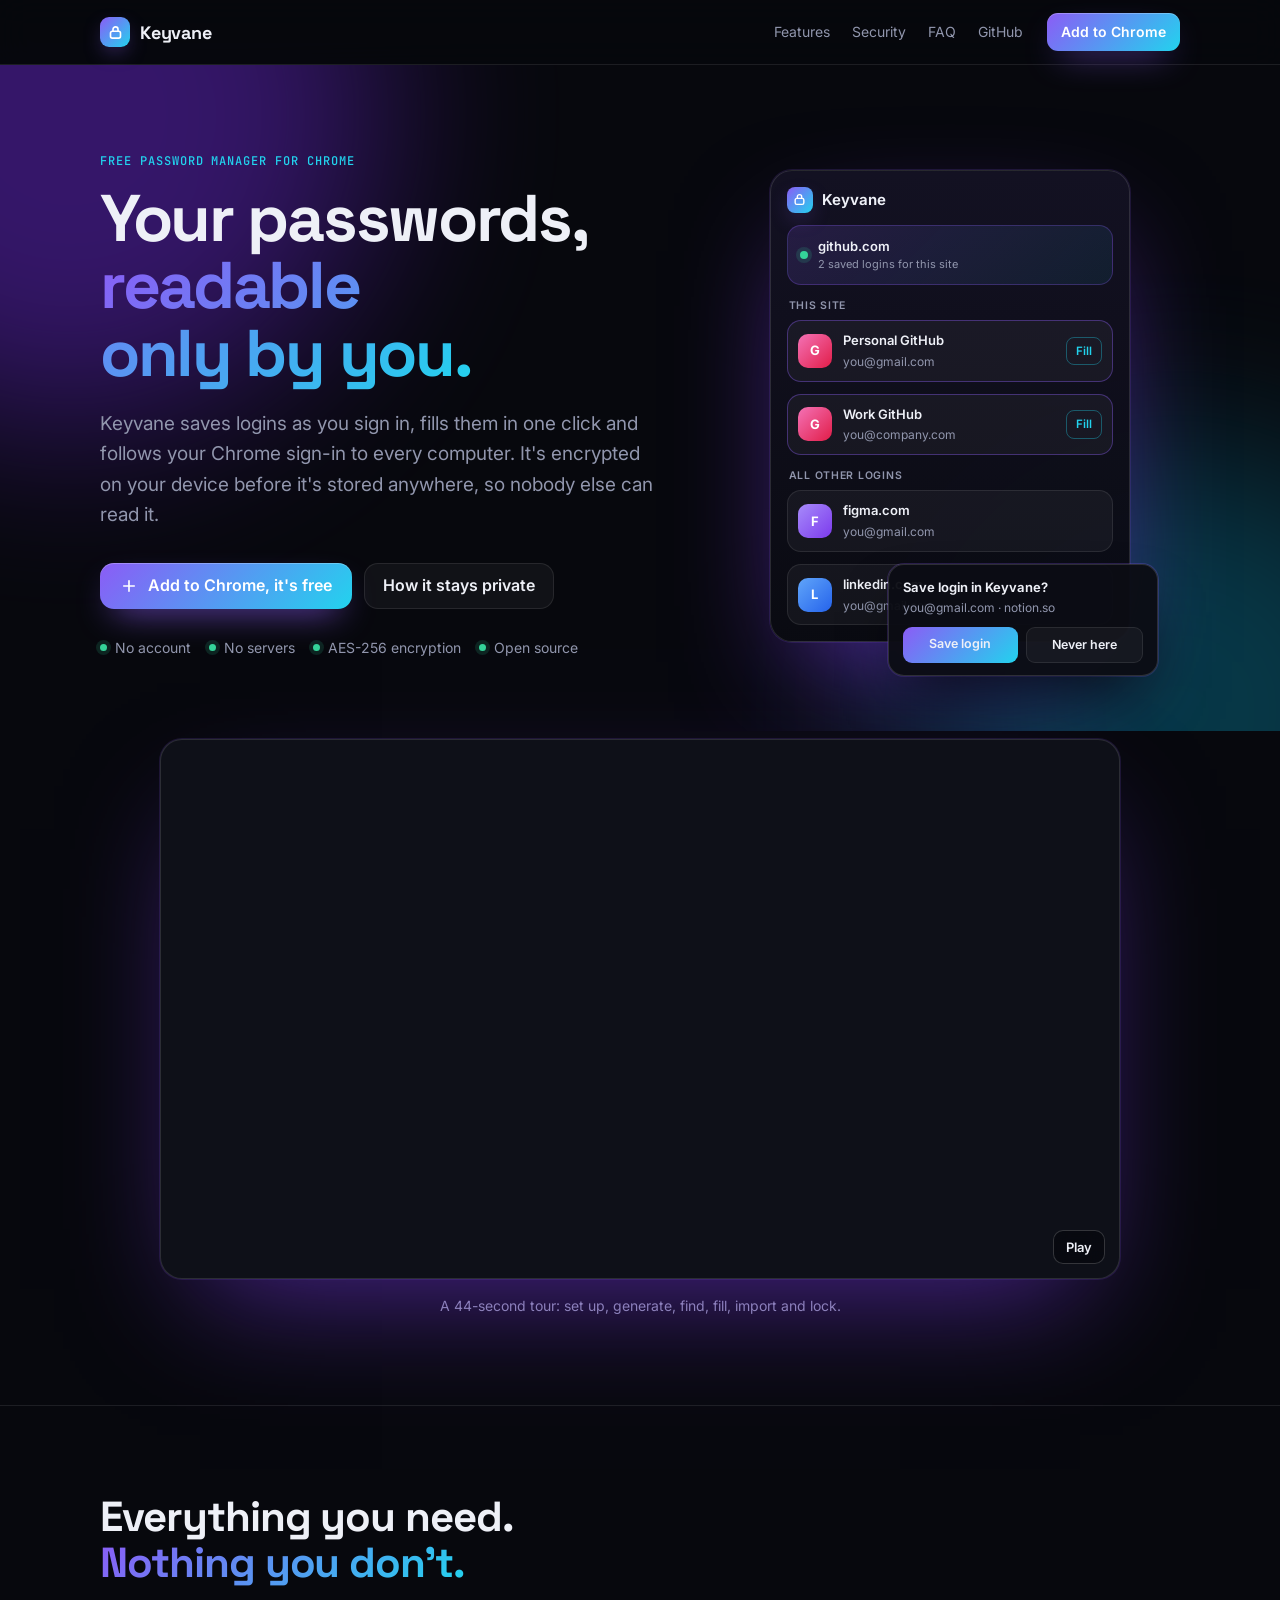
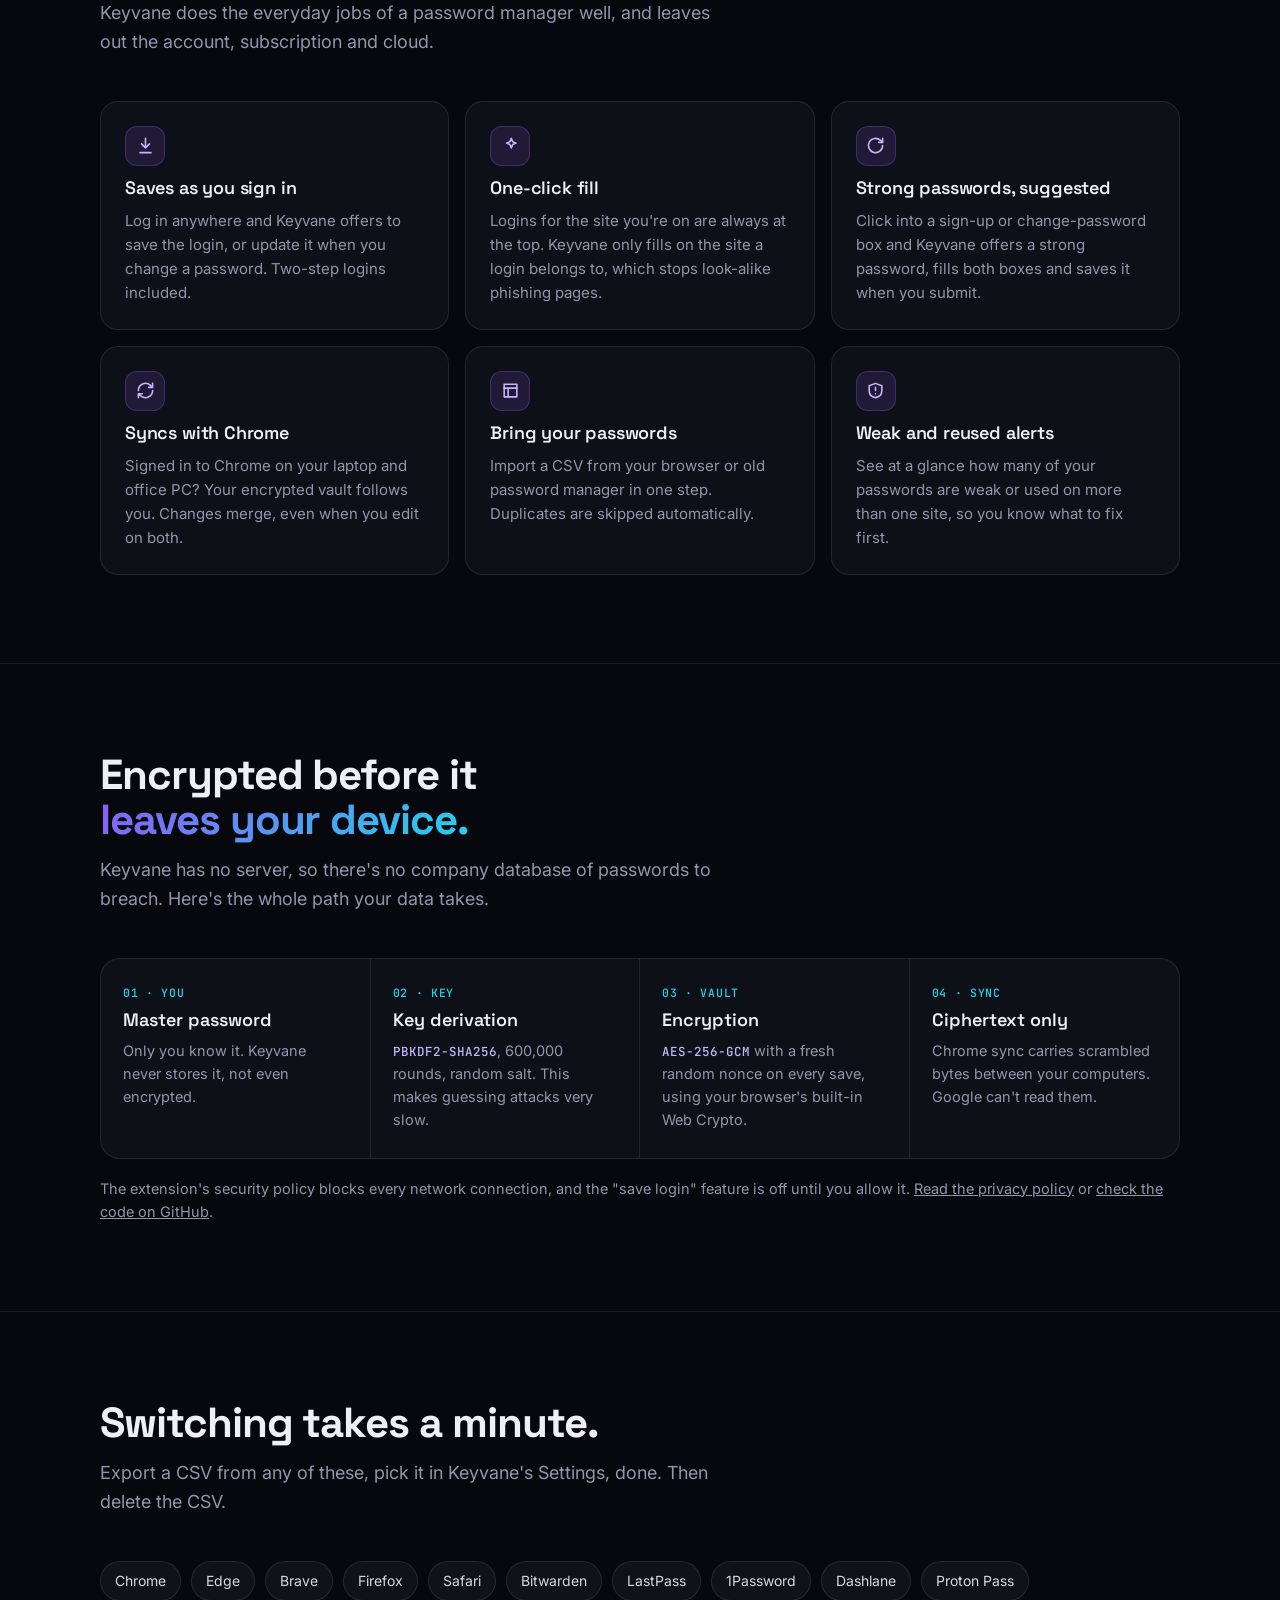
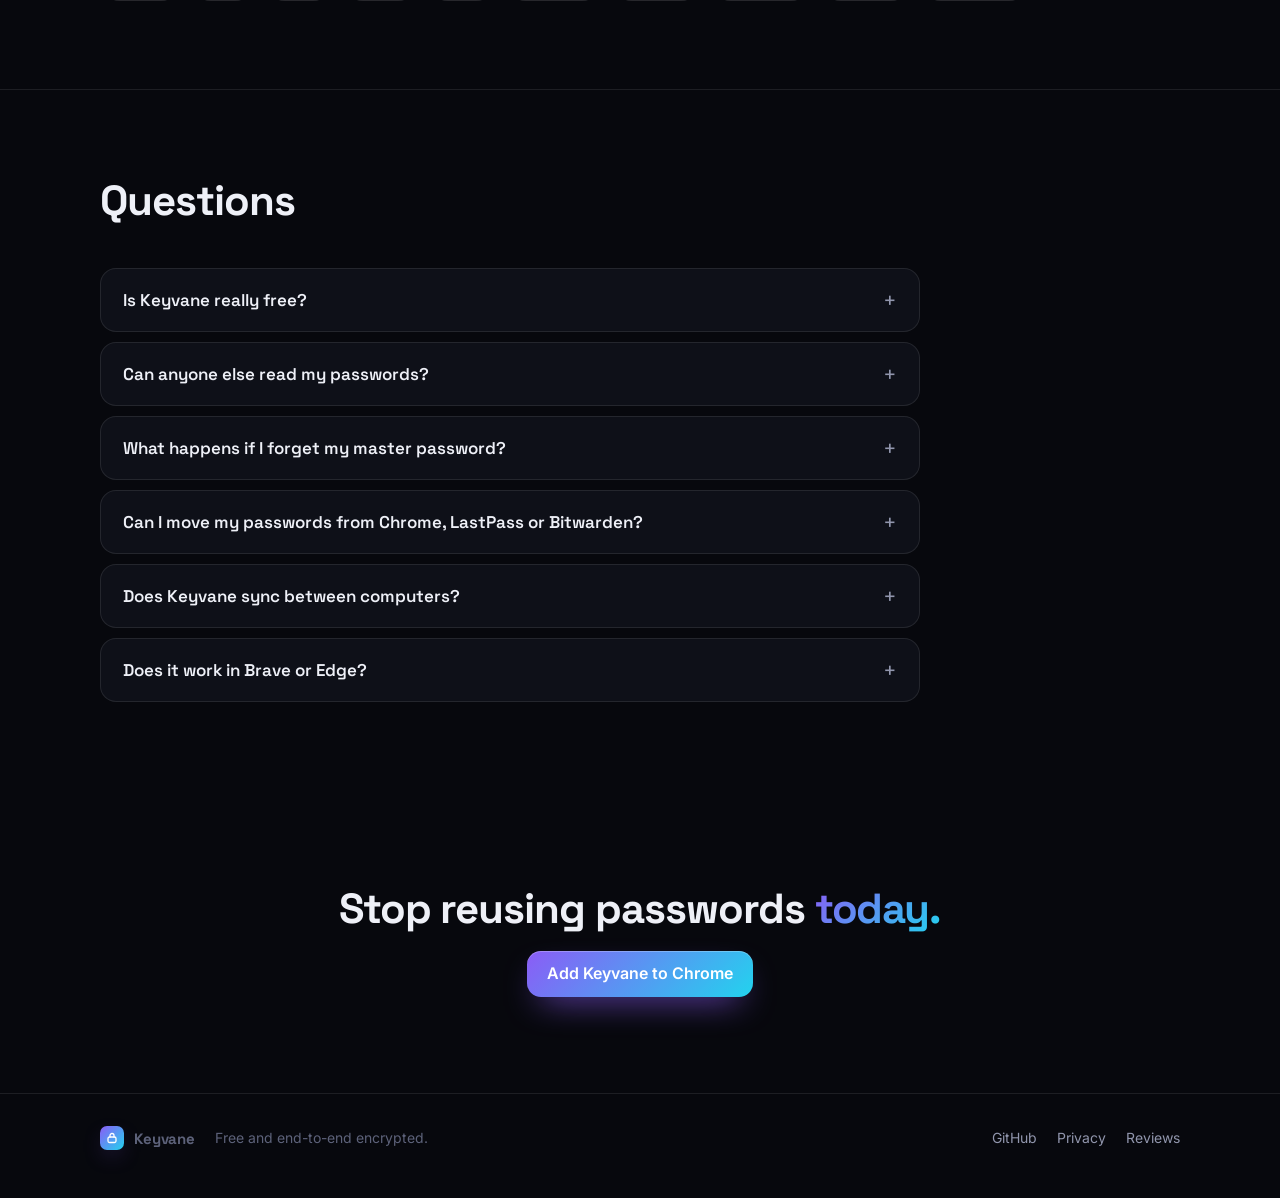
==== commit c40ba35b: "Site: add the 44-second demo video under the hero Co-Authored-By: Claude Opus 5.5 <noreply@anthropic" ====
--- a/site/index.html
+++ b/site/index.html
@@ -102,6 +102,14 @@
   @keyframes float { 50% { transform: translateY(-6px); } }
 
   /* sections */
+  .demo { padding-block: 8px 88px; }
+  .demo .frame { position: relative; max-width: 960px; margin: 0 auto; border-radius: 22px; overflow: hidden; border: 1px solid rgba(255,255,255,.12);
+    box-shadow: 0 50px 120px -40px rgba(124,58,237,.6), 0 0 0 1px rgba(139,92,246,.15); background: var(--ink-2); aspect-ratio: 16 / 9; }
+  .demo video { display: block; width: 100%; height: 100%; object-fit: cover; }
+  .demo .cap { text-align: center; color: var(--muted); font-size: 14px; margin-top: 16px; }
+  .demo .play { position: absolute; right: 14px; bottom: 14px; height: 34px; padding: 0 12px; border-radius: 10px; border: 1px solid rgba(255,255,255,.18);
+    background: rgba(7,8,13,.7); color: var(--text); font: 600 13px var(--body); cursor: pointer; backdrop-filter: blur(8px); }
+  .demo .play:hover { background: rgba(7,8,13,.9); }
   section.block { padding-block: 88px; border-top: 1px solid var(--line); position: relative; }
   .head { max-width: 640px; display: grid; gap: 14px; margin-bottom: 44px; }
   h2 { font: 700 clamp(30px, 4vw, 42px)/1.08 var(--display); letter-spacing: -.025em; text-wrap: balance; }
@@ -206,6 +214,17 @@
     </div>
   </section>
 
+  <section class="demo" aria-label="Keyvane demo video">
+    <div class="wrap">
+      <div class="frame">
+        <video id="demoVideo" src="/media/keyvane-demo.mp4" poster="/media/keyvane-demo-poster.jpg" muted loop playsinline autoplay preload="metadata"
+          aria-label="44-second tour of Keyvane: set a master password, generate a strong password, find a login, fill it in one click, import and sync, auto-lock"></video>
+        <button class="play" id="demoToggle" type="button">Pause</button>
+      </div>
+      <p class="cap">A 44-second tour: set up, generate, find, fill, import and lock.</p>
+    </div>
+  </section>
+
   <section class="block" id="features">
     <div class="wrap">
       <div class="head"><h2>Everything you need. <span class="grad">Nothing you don't.</span></h2><p>Keyvane does the everyday jobs of a password manager well, and leaves out the account, subscription and cloud.</p></div>
@@ -269,5 +288,15 @@
     <span style="margin-left:auto;display:flex;gap:20px"><a href="https://github.com/dheerajcp69/keyvane" rel="noopener">GitHub</a><a href="/privacy">Privacy</a><a href="https://chromewebstore.google.com/detail/occfjinobiaefhbkngbolamflknedmlo/reviews" rel="noopener">Reviews</a></span>
   </div>
 </footer>
+<script>
+  (function () {
+    var v = document.getElementById('demoVideo'), b = document.getElementById('demoToggle');
+    if (!v || !b) return;
+    var sync = function () { b.textContent = v.paused ? 'Play' : 'Pause'; };
+    if (window.matchMedia && matchMedia('(prefers-reduced-motion: reduce)').matches) { v.removeAttribute('autoplay'); v.pause(); }
+    b.addEventListener('click', function () { v.paused ? v.play() : v.pause(); });
+    v.addEventListener('play', sync); v.addEventListener('pause', sync); sync();
+  })();
+</script>
 </body>
 </html>
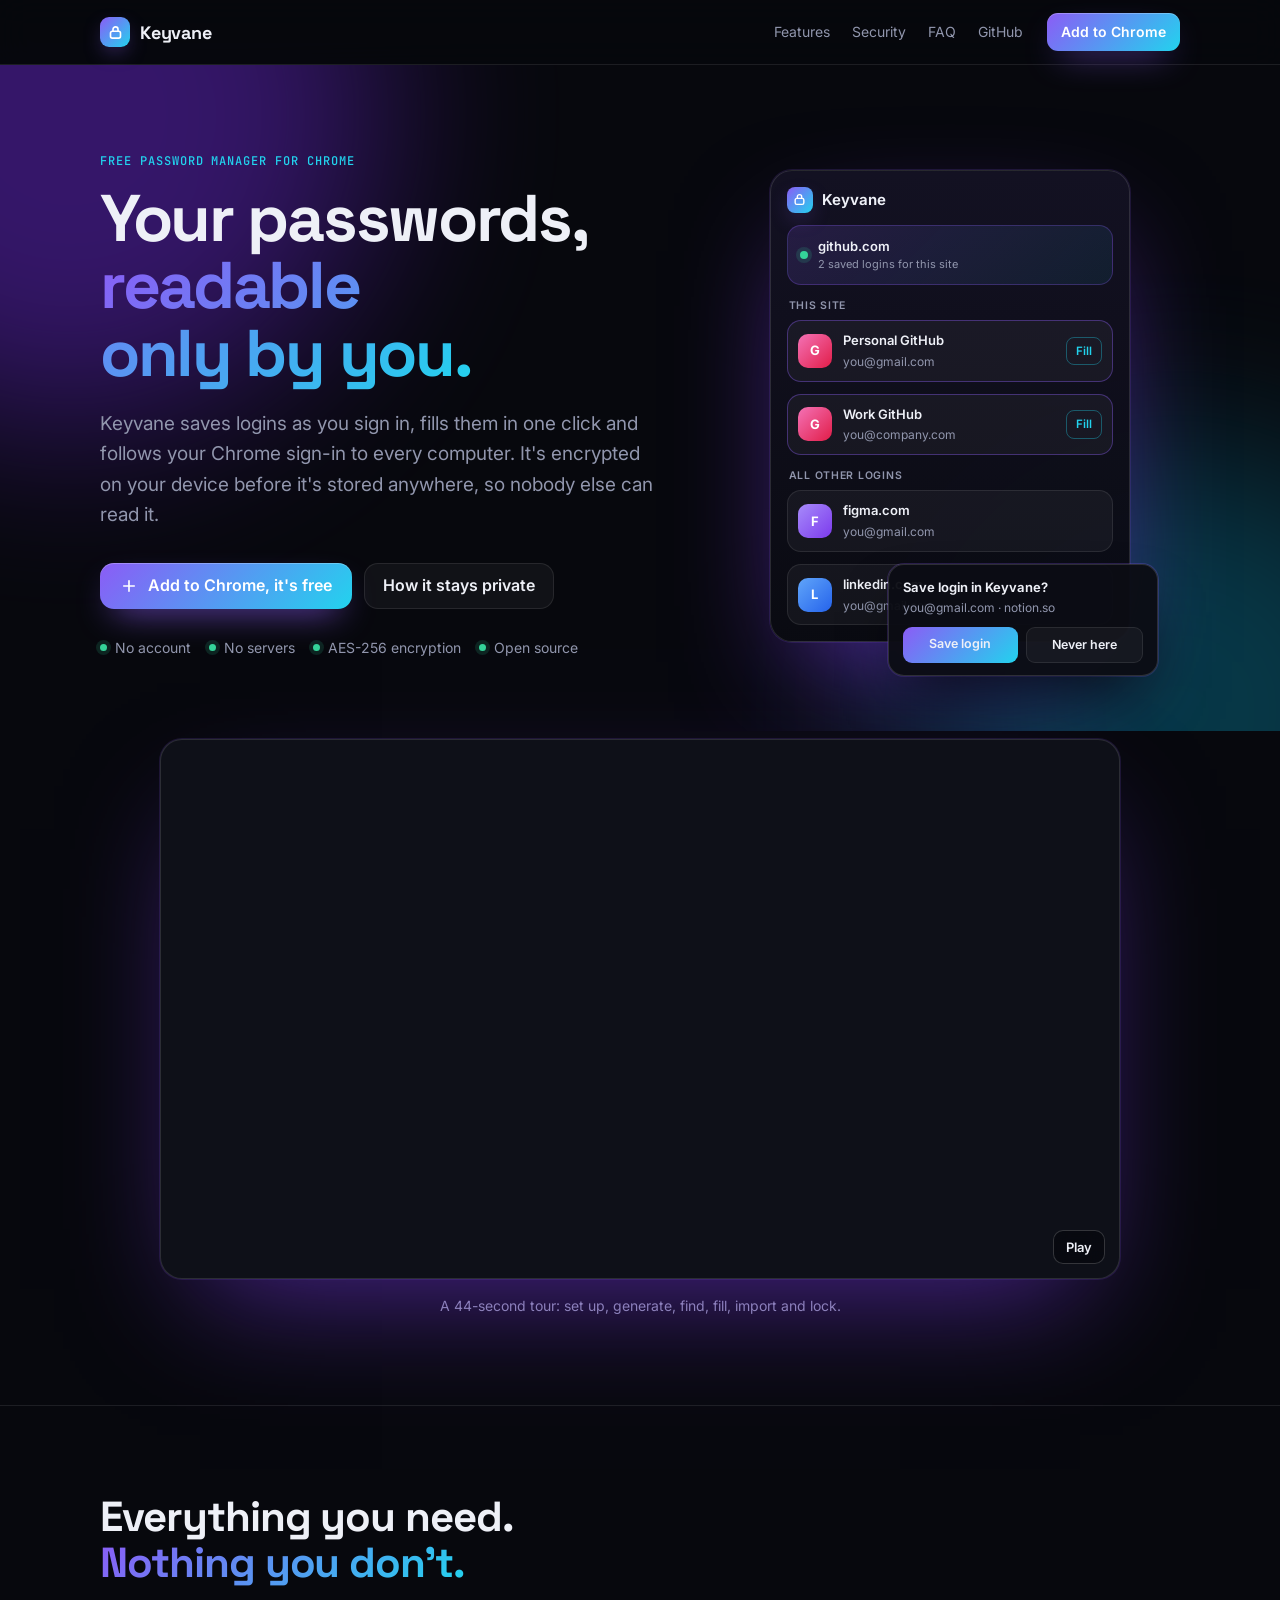
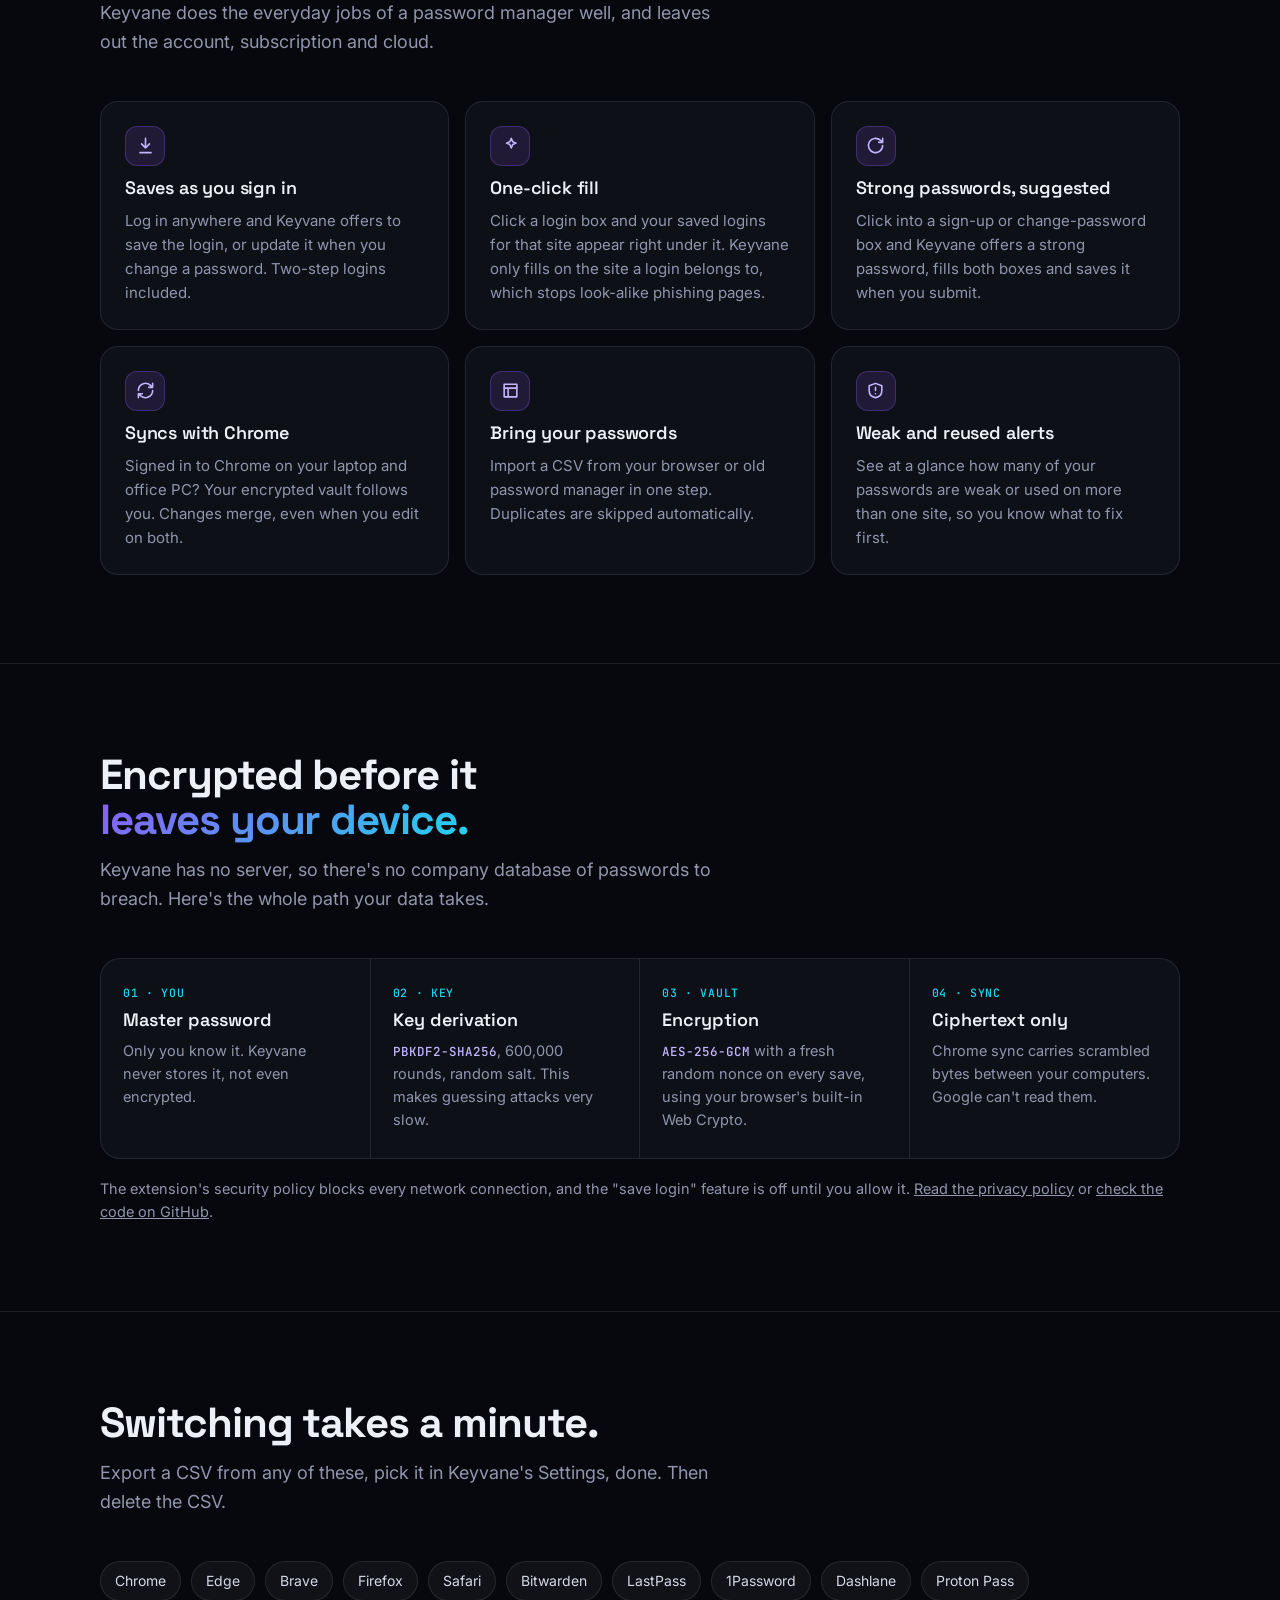
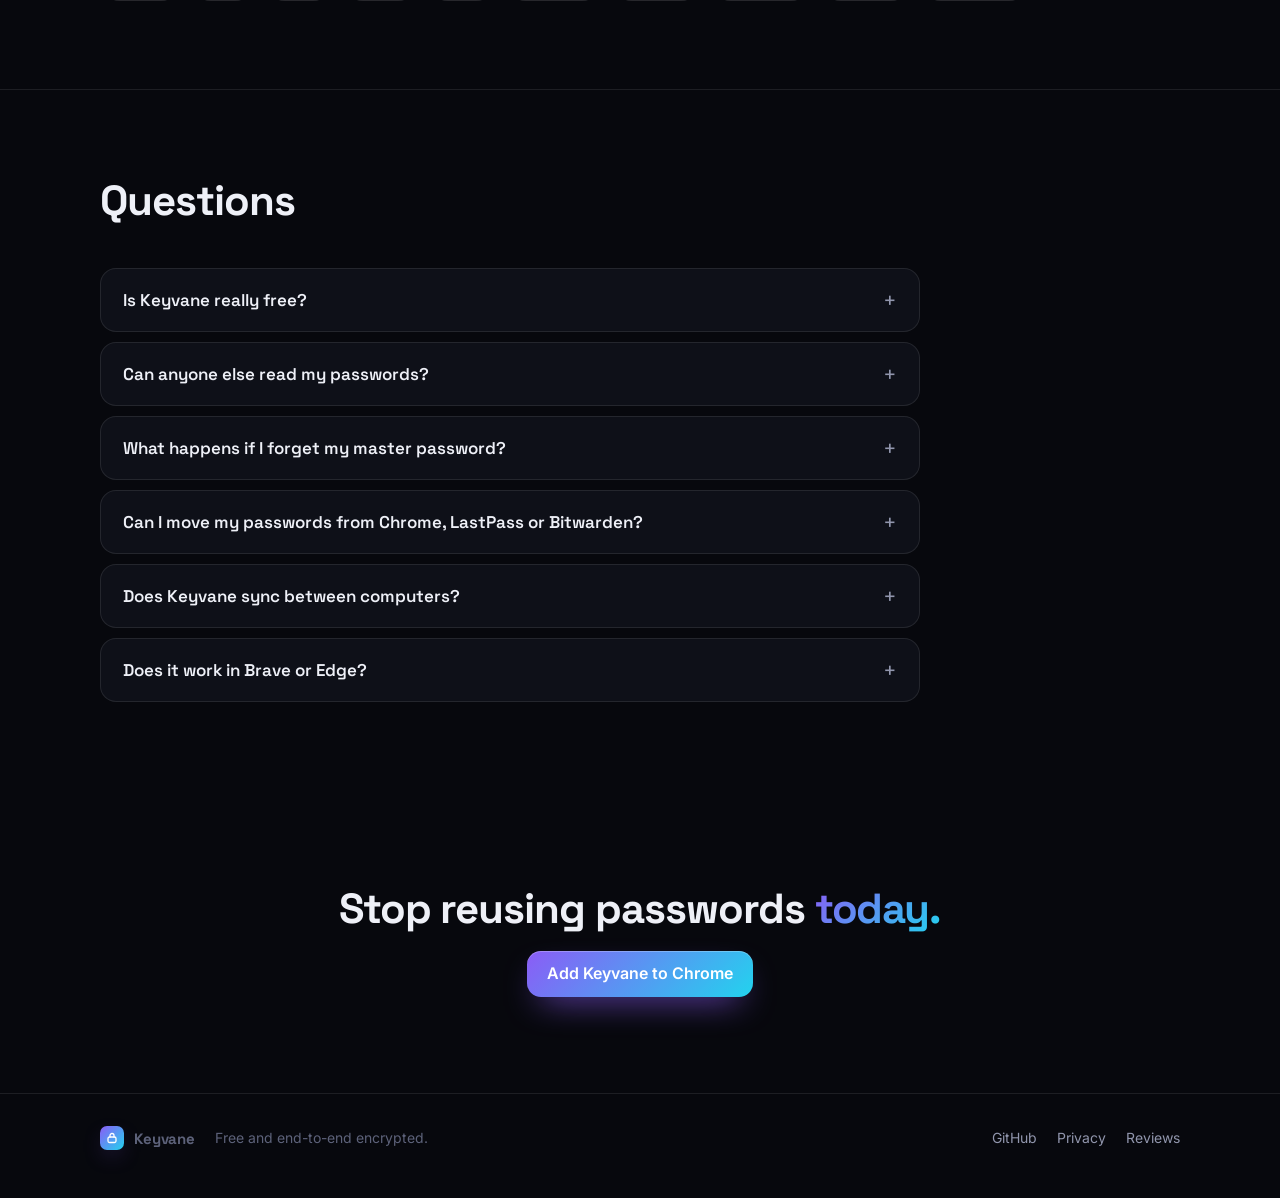
==== commit e1d775e4: "Keyvane 1.3.0: login menu on login boxes - Click a username or password box and the saved logins for" ====
--- a/site/index.html
+++ b/site/index.html
@@ -230,7 +230,7 @@
       <div class="head"><h2>Everything you need. <span class="grad">Nothing you don't.</span></h2><p>Keyvane does the everyday jobs of a password manager well, and leaves out the account, subscription and cloud.</p></div>
       <div class="grid">
         <div class="feat"><div class="ic"><svg viewBox="0 0 24 24" fill="none" stroke="currentColor" stroke-width="2" stroke-linecap="round" stroke-linejoin="round"><path d="M12 3v12M7 10l5 5 5-5M5 21h14"/></svg></div><h3>Saves as you sign in</h3><p>Log in anywhere and Keyvane offers to save the login, or update it when you change a password. Two-step logins included.</p></div>
-        <div class="feat"><div class="ic"><svg viewBox="0 0 24 24" fill="none" stroke="currentColor" stroke-width="2" stroke-linecap="round" stroke-linejoin="round"><path d="m13 3 1.8 4.2L19 9l-4.2 1.8L13 15l-1.8-4.2L7 9l4.2-1.8z"/></svg></div><h3>One-click fill</h3><p>Logins for the site you're on are always at the top. Keyvane only fills on the site a login belongs to, which stops look-alike phishing pages.</p></div>
+        <div class="feat"><div class="ic"><svg viewBox="0 0 24 24" fill="none" stroke="currentColor" stroke-width="2" stroke-linecap="round" stroke-linejoin="round"><path d="m13 3 1.8 4.2L19 9l-4.2 1.8L13 15l-1.8-4.2L7 9l4.2-1.8z"/></svg></div><h3>One-click fill</h3><p>Click a login box and your saved logins for that site appear right under it. Keyvane only fills on the site a login belongs to, which stops look-alike phishing pages.</p></div>
         <div class="feat"><div class="ic"><svg viewBox="0 0 24 24" fill="none" stroke="currentColor" stroke-width="2" stroke-linecap="round" stroke-linejoin="round"><path d="M21 12a9 9 0 1 1-3-6.7L21 8"/><path d="M21 3v5h-5"/></svg></div><h3>Strong passwords, suggested</h3><p>Click into a sign-up or change-password box and Keyvane offers a strong password, fills both boxes and saves it when you submit.</p></div>
         <div class="feat"><div class="ic"><svg viewBox="0 0 24 24" fill="none" stroke="currentColor" stroke-width="2" stroke-linecap="round" stroke-linejoin="round"><path d="M3 12a9 9 0 0 1 15-6.7L21 8M21 3v5h-5M21 12a9 9 0 0 1-15 6.7L3 16M3 21v-5h5"/></svg></div><h3>Syncs with Chrome</h3><p>Signed in to Chrome on your laptop and office PC? Your encrypted vault follows you. Changes merge, even when you edit on both.</p></div>
         <div class="feat"><div class="ic"><svg viewBox="0 0 24 24" fill="none" stroke="currentColor" stroke-width="2" stroke-linecap="round" stroke-linejoin="round"><path d="M4 4h16v16H4z"/><path d="M4 9h16M9 9v11"/></svg></div><h3>Bring your passwords</h3><p>Import a CSV from your browser or old password manager in one step. Duplicates are skipped automatically.</p></div>
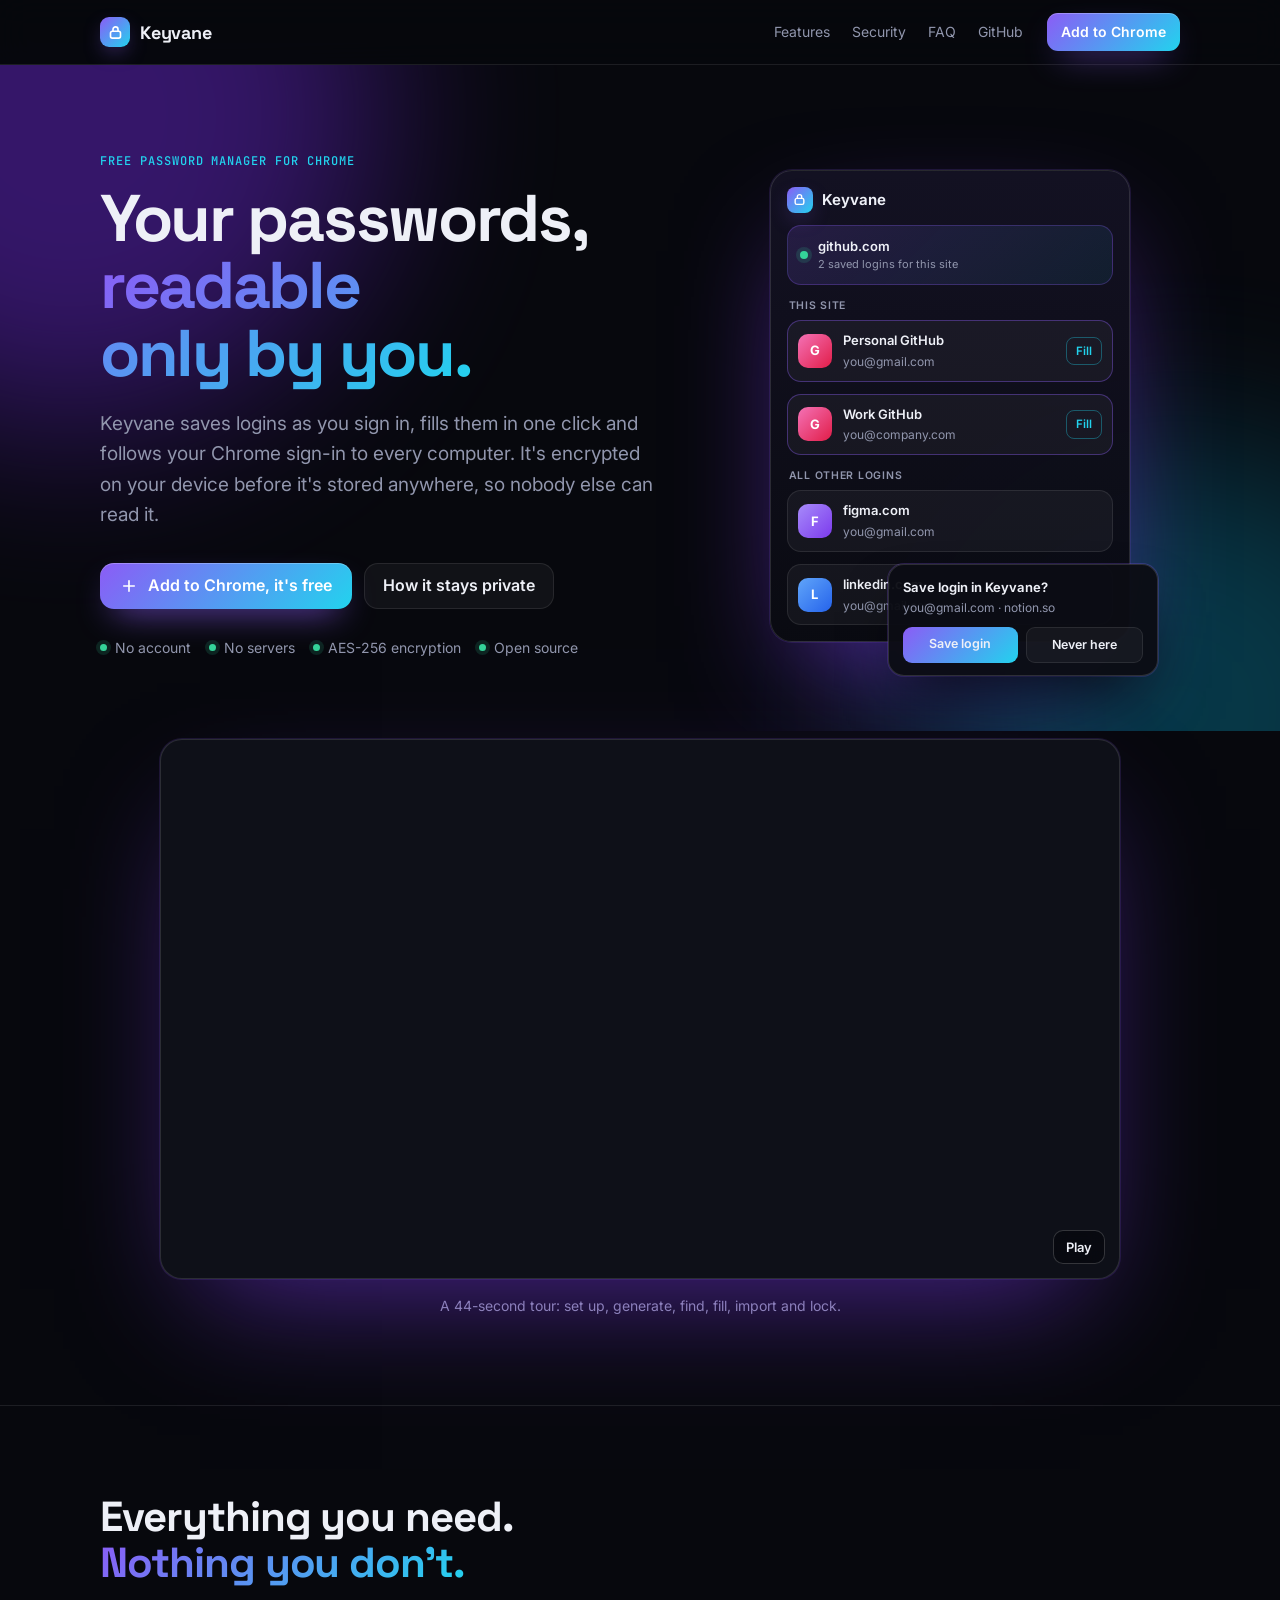
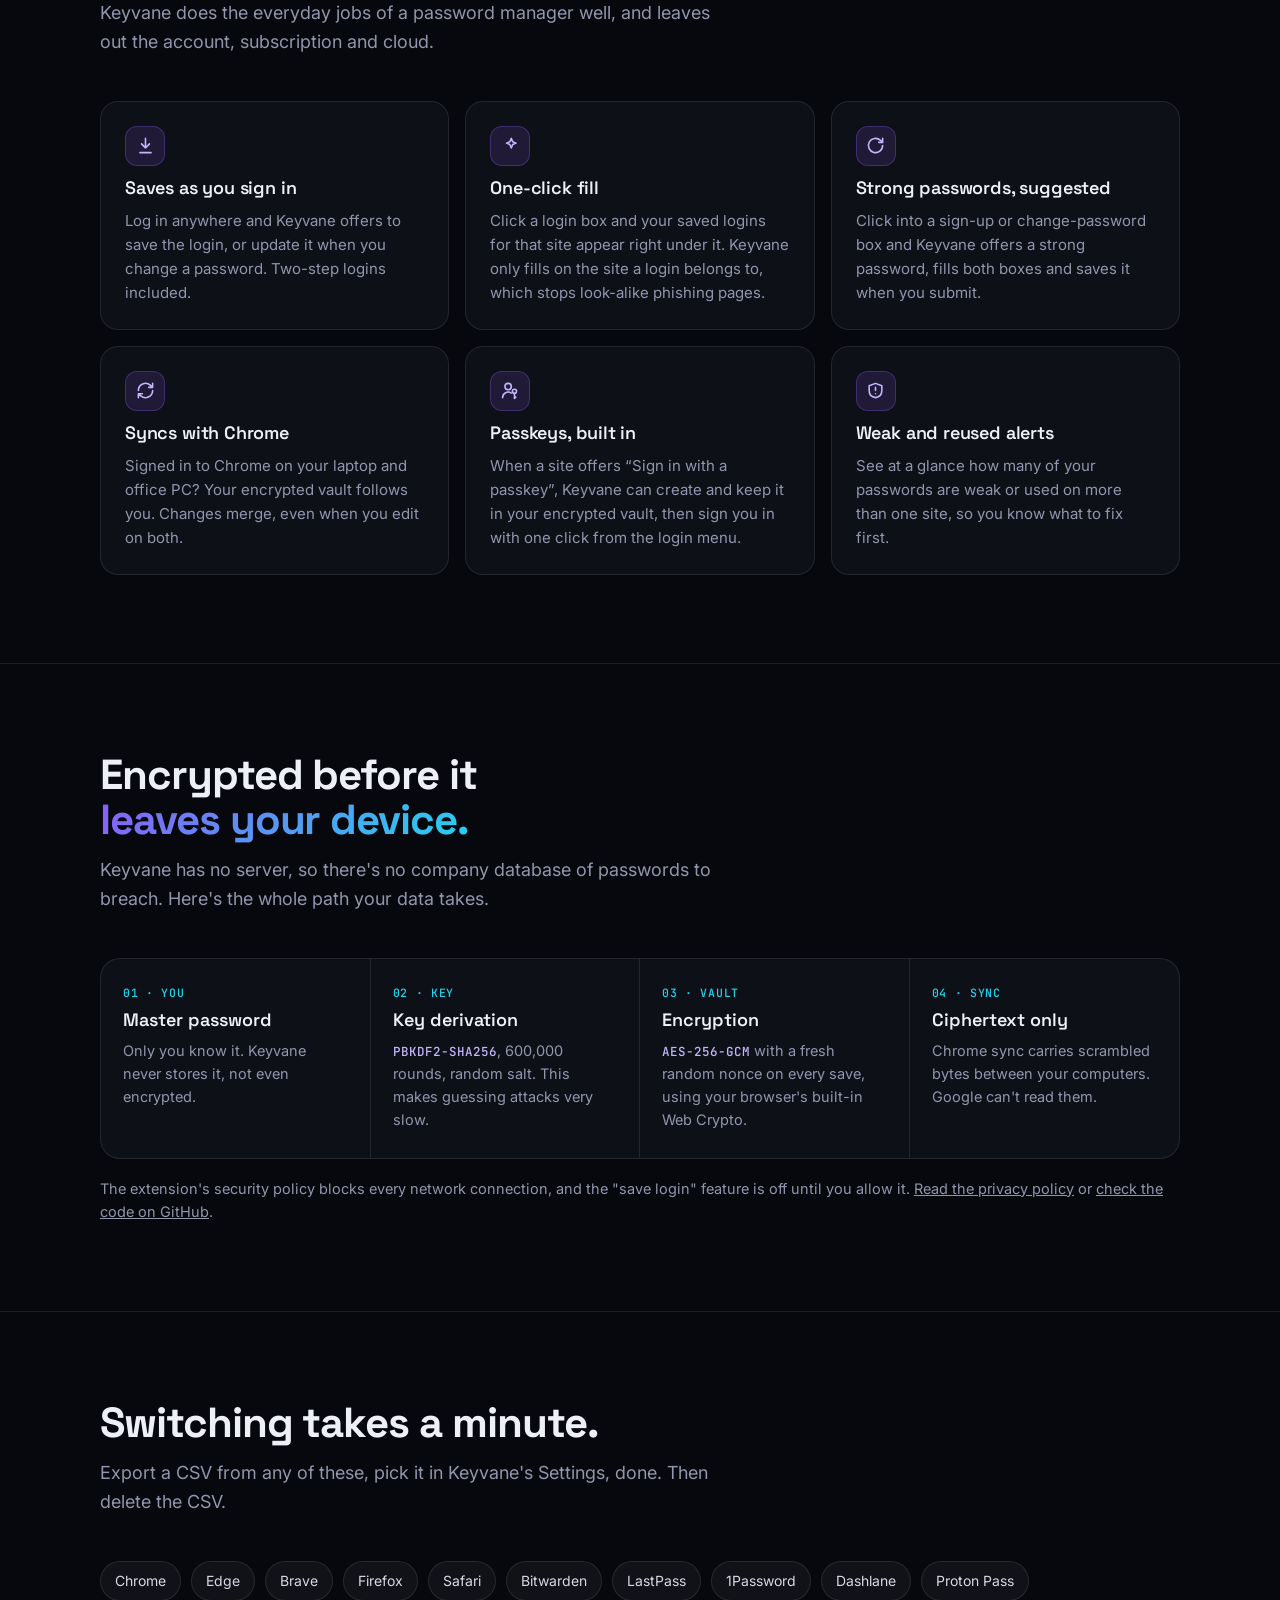
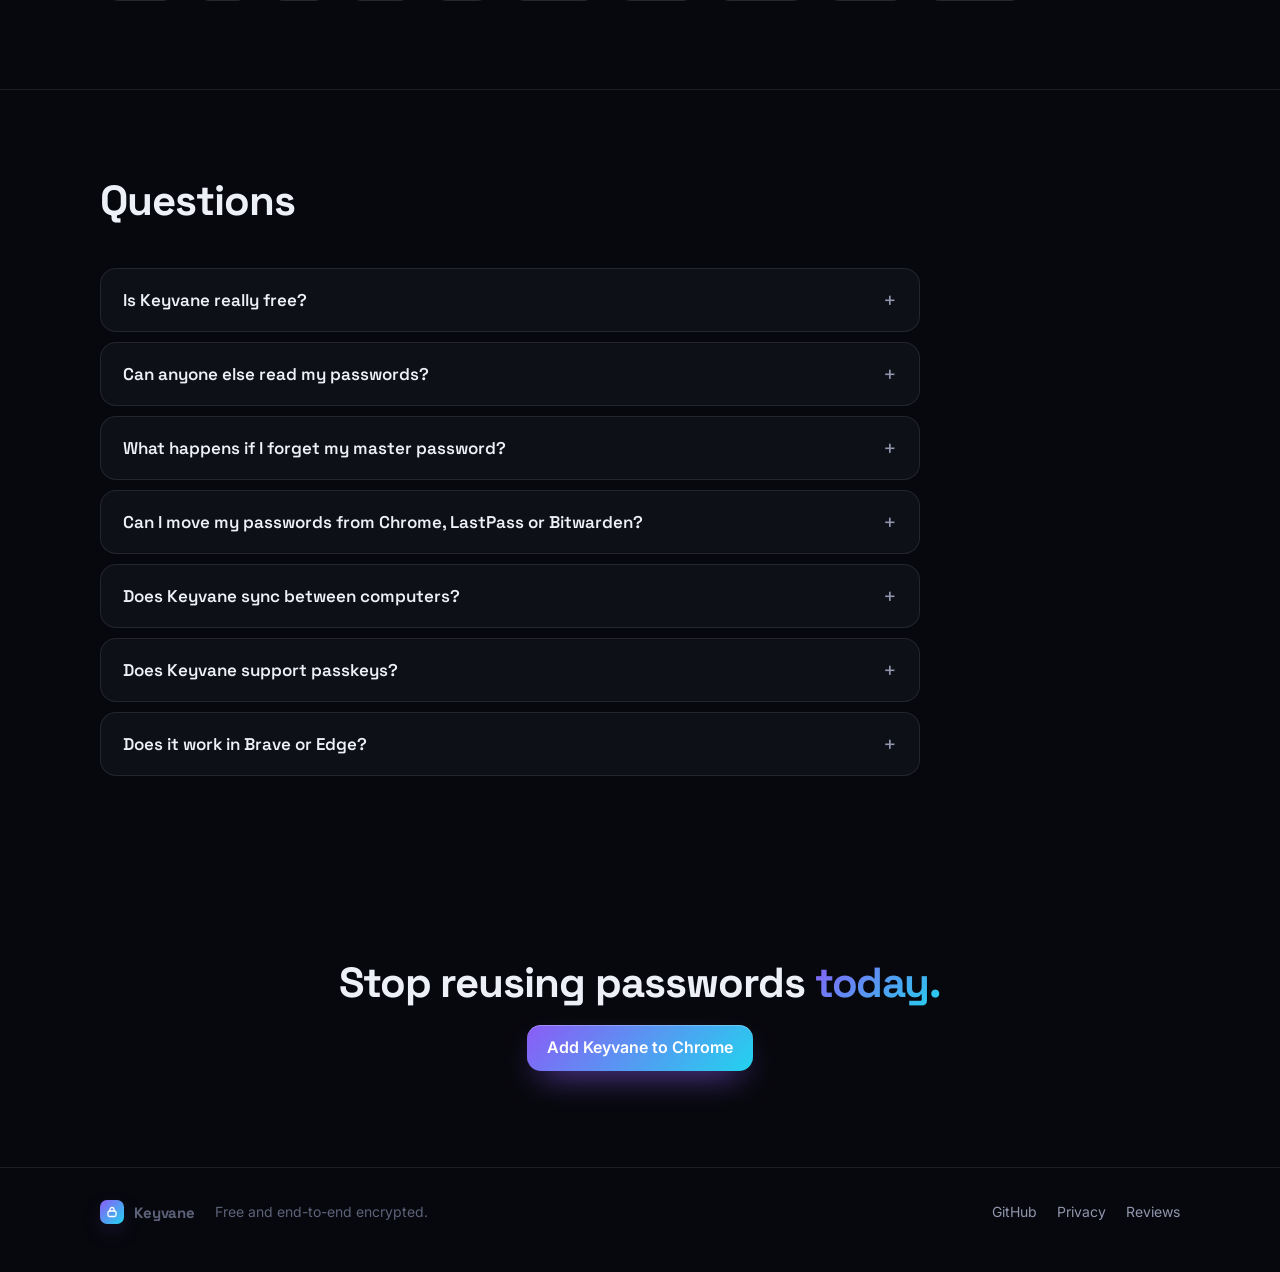
==== commit b249e1db: "Keyvane 1.5.0: futuristic redesign, passkeys, Safari - Holographic redesign: live 3D particle padloc" ====
--- a/site/index.html
+++ b/site/index.html
@@ -17,14 +17,15 @@
 <link rel="stylesheet" href="https://fonts.googleapis.com/css2?family=Inter:wght@400;500;600&family=Space+Grotesk:wght@500;600;700&family=JetBrains+Mono:wght@500&display=swap">
 <script type="application/ld+json">
 {"@context":"https://schema.org","@graph":[
- {"@type":"SoftwareApplication","name":"Keyvane","applicationCategory":"SecurityApplication","operatingSystem":"Chrome, Edge, Brave","offers":{"@type":"Offer","price":"0","priceCurrency":"USD"},"url":"https://keyvane.vercel.app/","downloadUrl":"https://chromewebstore.google.com/detail/occfjinobiaefhbkngbolamflknedmlo","description":"Free, open-source, end-to-end encrypted password manager for Chrome. No account, no servers.","sameAs":["https://github.com/dheerajcp69/keyvane"]},
+ {"@type":"SoftwareApplication","name":"Keyvane","applicationCategory":"SecurityApplication","operatingSystem":"Chrome, Edge, Brave, Safari","offers":{"@type":"Offer","price":"0","priceCurrency":"USD"},"url":"https://keyvane.vercel.app/","downloadUrl":"https://chromewebstore.google.com/detail/occfjinobiaefhbkngbolamflknedmlo","description":"Free, open-source, end-to-end encrypted password and passkey manager for Chrome. No account, no servers.","sameAs":["https://github.com/dheerajcp69/keyvane"]},
  {"@type":"FAQPage","mainEntity":[
   {"@type":"Question","name":"Is Keyvane really free?","acceptedAnswer":{"@type":"Answer","text":"Yes. There are no plans, ads or paid features. Keyvane has no servers to pay for: your encrypted vault lives in your browser and syncs through your own Chrome sign-in."}},
   {"@type":"Question","name":"Can anyone else read my passwords?","acceptedAnswer":{"@type":"Answer","text":"No. Your vault is encrypted on your device with AES-256-GCM, using a key derived from your master password with 600,000 rounds of PBKDF2. Keyvane never sends data anywhere, and Google only stores ciphertext when it syncs."}},
   {"@type":"Question","name":"What happens if I forget my master password?","acceptedAnswer":{"@type":"Answer","text":"Nobody can recover it, including the developer. That is the price of real end-to-end encryption, so keep an encrypted backup from Settings and store your master password somewhere safe."}},
   {"@type":"Question","name":"Can I move my passwords from Chrome, LastPass or Bitwarden?","acceptedAnswer":{"@type":"Answer","text":"Yes. Export a CSV from your browser or password manager and import it from Keyvane's Settings. Chrome, Edge, Brave, Firefox, Safari, Bitwarden, LastPass, 1Password, Dashlane and Proton Pass exports work."}},
   {"@type":"Question","name":"Does Keyvane sync between computers?","acceptedAnswer":{"@type":"Answer","text":"Yes, through Chrome sync. Install Keyvane on each computer where you're signed in to Chrome and your encrypted vault follows you, with room for about 1,700 logins."}},
-  {"@type":"Question","name":"Does it work in Brave or Edge?","acceptedAnswer":{"@type":"Answer","text":"Keyvane installs from the Chrome Web Store in Brave and Edge. In those browsers the vault stays on that computer; use Settings, Export and Import to move it."}}
+  {"@type":"Question","name":"Does it work in Brave or Edge?","acceptedAnswer":{"@type":"Answer","text":"Keyvane installs from the Chrome Web Store in Brave and Edge. In those browsers the vault stays on that computer; use Settings, Export and Import to move it."}},
+  {"@type":"Question","name":"Does Keyvane support passkeys?","acceptedAnswer":{"@type":"Answer","text":"Yes, from version 1.5. Turn on Save and suggest passwords, and when a site offers a passkey Keyvane asks whether to keep it in your encrypted vault. You can always choose your device or a security key instead."}}
  ]}
 ]}
 </script>
@@ -233,7 +234,7 @@
         <div class="feat"><div class="ic"><svg viewBox="0 0 24 24" fill="none" stroke="currentColor" stroke-width="2" stroke-linecap="round" stroke-linejoin="round"><path d="m13 3 1.8 4.2L19 9l-4.2 1.8L13 15l-1.8-4.2L7 9l4.2-1.8z"/></svg></div><h3>One-click fill</h3><p>Click a login box and your saved logins for that site appear right under it. Keyvane only fills on the site a login belongs to, which stops look-alike phishing pages.</p></div>
         <div class="feat"><div class="ic"><svg viewBox="0 0 24 24" fill="none" stroke="currentColor" stroke-width="2" stroke-linecap="round" stroke-linejoin="round"><path d="M21 12a9 9 0 1 1-3-6.7L21 8"/><path d="M21 3v5h-5"/></svg></div><h3>Strong passwords, suggested</h3><p>Click into a sign-up or change-password box and Keyvane offers a strong password, fills both boxes and saves it when you submit.</p></div>
         <div class="feat"><div class="ic"><svg viewBox="0 0 24 24" fill="none" stroke="currentColor" stroke-width="2" stroke-linecap="round" stroke-linejoin="round"><path d="M3 12a9 9 0 0 1 15-6.7L21 8M21 3v5h-5M21 12a9 9 0 0 1-15 6.7L3 16M3 21v-5h5"/></svg></div><h3>Syncs with Chrome</h3><p>Signed in to Chrome on your laptop and office PC? Your encrypted vault follows you. Changes merge, even when you edit on both.</p></div>
-        <div class="feat"><div class="ic"><svg viewBox="0 0 24 24" fill="none" stroke="currentColor" stroke-width="2" stroke-linecap="round" stroke-linejoin="round"><path d="M4 4h16v16H4z"/><path d="M4 9h16M9 9v11"/></svg></div><h3>Bring your passwords</h3><p>Import a CSV from your browser or old password manager in one step. Duplicates are skipped automatically.</p></div>
+        <div class="feat"><div class="ic"><svg viewBox="0 0 24 24" fill="none" stroke="currentColor" stroke-width="2" stroke-linecap="round" stroke-linejoin="round"><circle cx="9" cy="7" r="4"/><path d="M2 21a7 7 0 0 1 11-5.7"/><circle cx="17" cy="13" r="2.6"/><path d="M17 15.6V22l1.6-1.4L17 19"/></svg></div><h3>Passkeys, built in</h3><p>When a site offers “Sign in with a passkey”, Keyvane can create and keep it in your encrypted vault, then sign you in with one click from the login menu.</p></div>
         <div class="feat"><div class="ic"><svg viewBox="0 0 24 24" fill="none" stroke="currentColor" stroke-width="2" stroke-linecap="round" stroke-linejoin="round"><path d="M12 3 4 6v6c0 5 3.4 8.3 8 9 4.6-.7 8-4 8-9V6z"/><path d="M12 8v4M12 16h.01"/></svg></div><h3>Weak and reused alerts</h3><p>See at a glance how many of your passwords are weak or used on more than one site, so you know what to fix first.</p></div>
       </div>
     </div>
@@ -268,6 +269,7 @@
         <details><summary>What happens if I forget my master password?</summary><p>Nobody can recover it, including the developer. That is the price of real end-to-end encryption, so keep an encrypted backup from Settings and store your master password somewhere safe.</p></details>
         <details><summary>Can I move my passwords from Chrome, LastPass or Bitwarden?</summary><p>Yes. Export a CSV from your browser or password manager and import it from Keyvane's Settings. Chrome, Edge, Brave, Firefox, Safari, Bitwarden, LastPass, 1Password, Dashlane and Proton Pass exports work.</p></details>
         <details><summary>Does Keyvane sync between computers?</summary><p>Yes, through Chrome sync. Install Keyvane on each computer where you're signed in to Chrome and your encrypted vault follows you, with room for about 1,700 logins.</p></details>
+        <details><summary>Does Keyvane support passkeys?</summary><p>Yes, from version 1.5. Turn on “Save and suggest passwords”, and when a site offers a passkey Keyvane asks whether to keep it in your encrypted vault. Signing in is one click from the login menu. You can always choose your device or a security key instead.</p></details>
         <details><summary>Does it work in Brave or Edge?</summary><p>Keyvane installs from the Chrome Web Store in Brave and Edge. In those browsers the vault stays on that computer; use Settings, Export and Import to move it.</p></details>
       </div>
     </div>
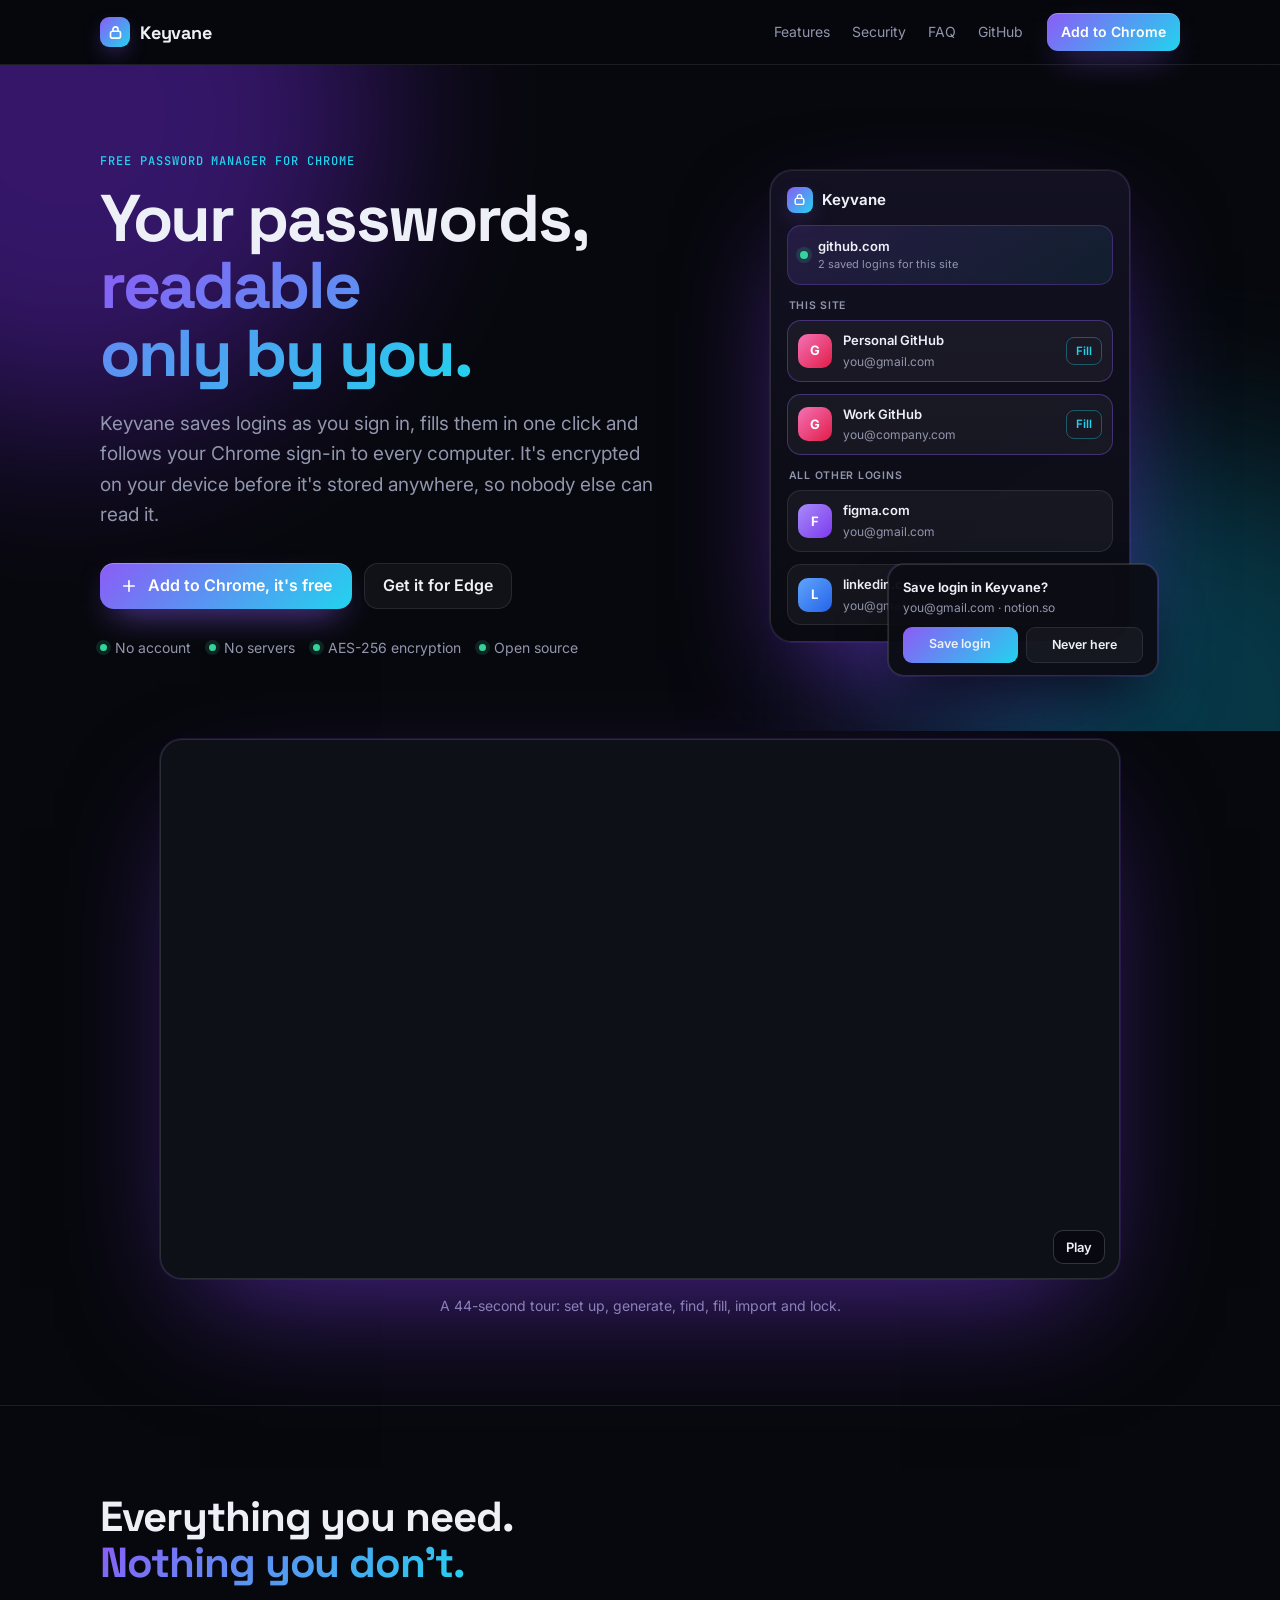
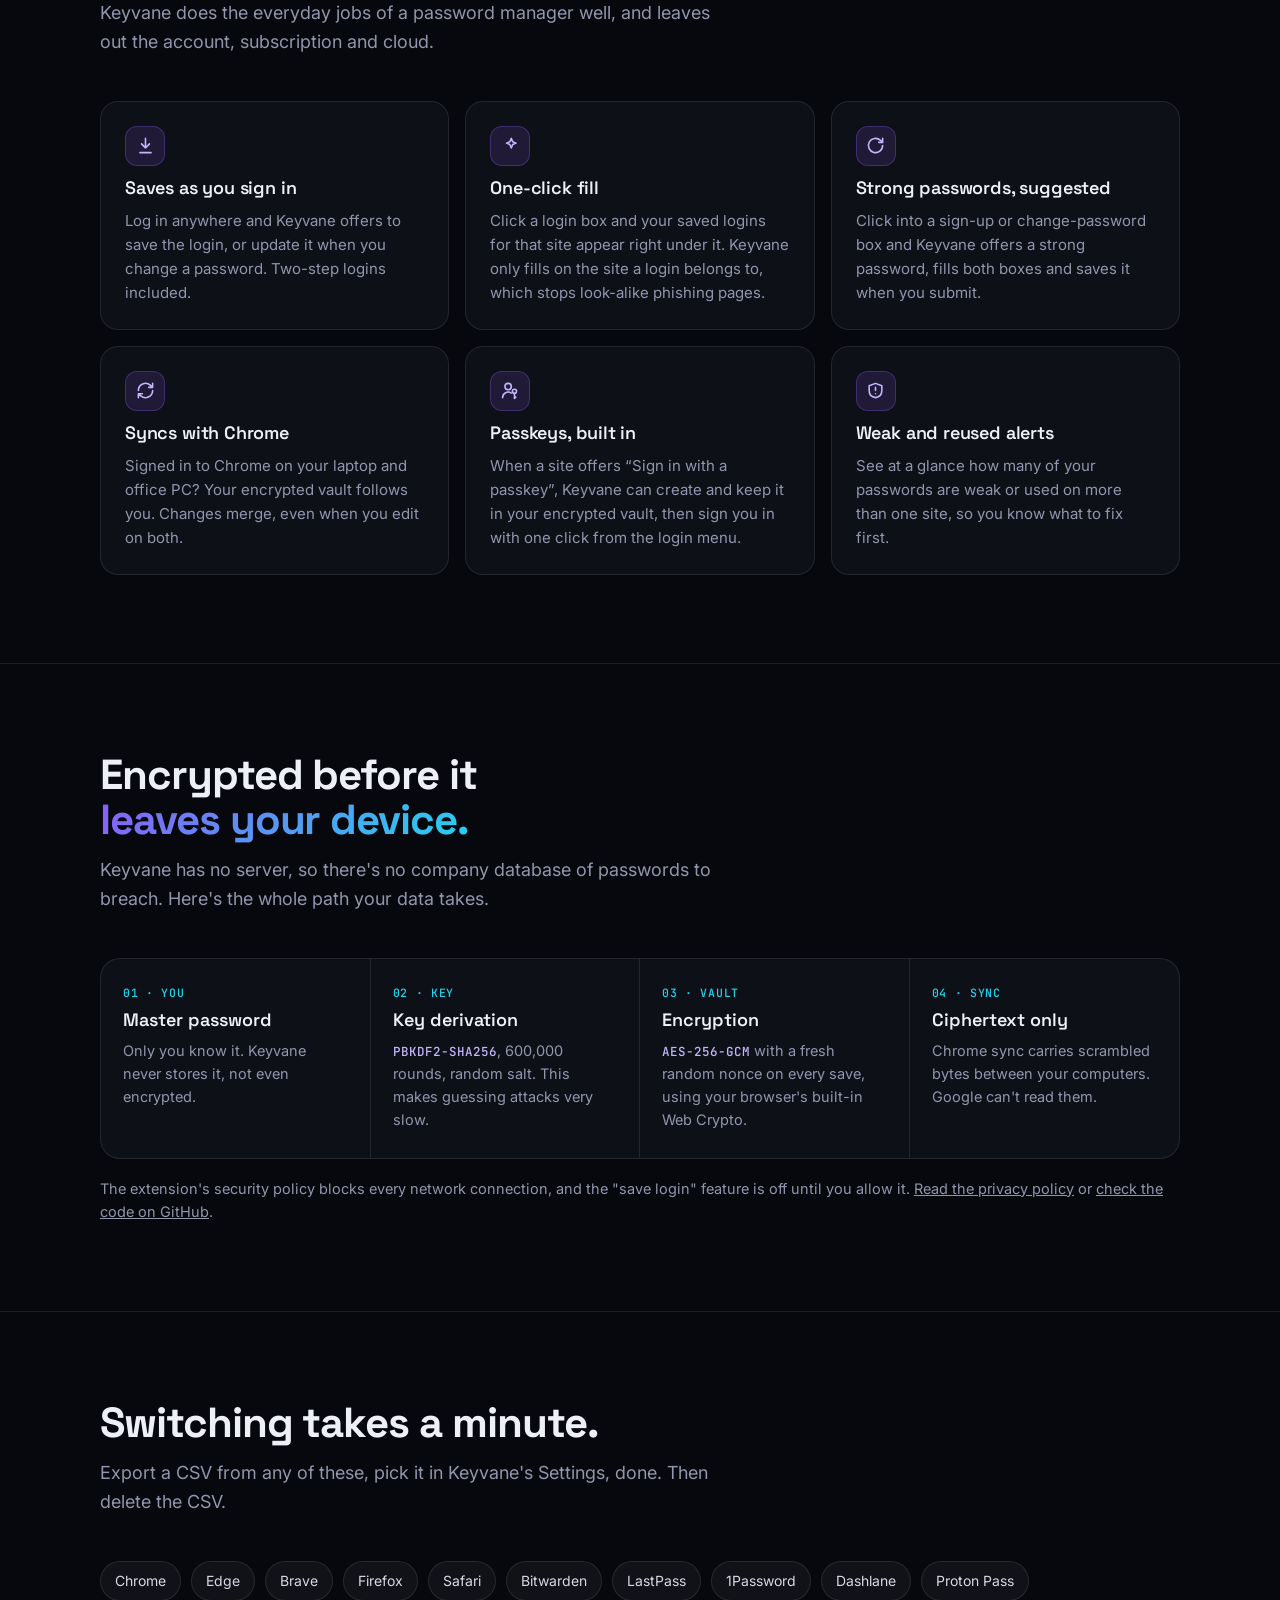
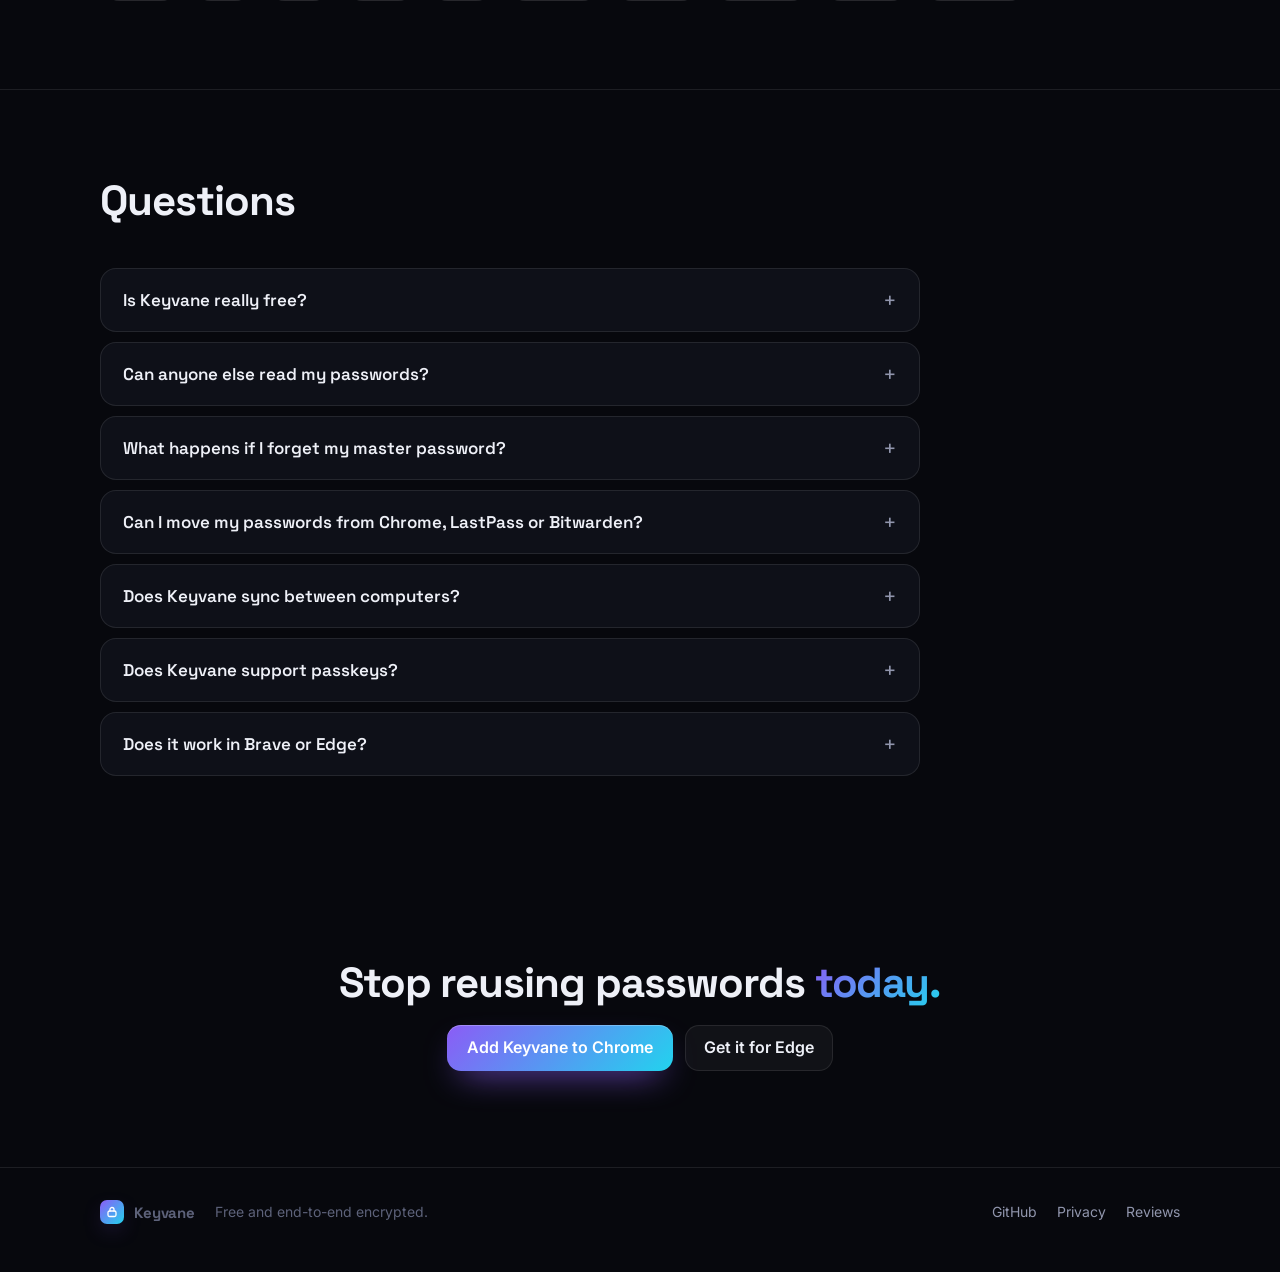
==== commit f0a0801e: "Add the Edge Add-ons link to the homepage and README Co-Authored-By: Claude Opus 5.5 <noreply@anthro" ====
--- a/site/index.html
+++ b/site/index.html
@@ -17,14 +17,14 @@
 <link rel="stylesheet" href="https://fonts.googleapis.com/css2?family=Inter:wght@400;500;600&family=Space+Grotesk:wght@500;600;700&family=JetBrains+Mono:wght@500&display=swap">
 <script type="application/ld+json">
 {"@context":"https://schema.org","@graph":[
- {"@type":"SoftwareApplication","name":"Keyvane","applicationCategory":"SecurityApplication","operatingSystem":"Chrome, Edge, Brave, Safari","offers":{"@type":"Offer","price":"0","priceCurrency":"USD"},"url":"https://keyvane.vercel.app/","downloadUrl":"https://chromewebstore.google.com/detail/occfjinobiaefhbkngbolamflknedmlo","description":"Free, open-source, end-to-end encrypted password and passkey manager for Chrome. No account, no servers.","sameAs":["https://github.com/dheerajcp69/keyvane"]},
+ {"@type":"SoftwareApplication","name":"Keyvane","applicationCategory":"SecurityApplication","operatingSystem":"Chrome, Edge, Brave, Safari","offers":{"@type":"Offer","price":"0","priceCurrency":"USD"},"url":"https://keyvane.vercel.app/","downloadUrl":"https://chromewebstore.google.com/detail/occfjinobiaefhbkngbolamflknedmlo","description":"Free, open-source, end-to-end encrypted password and passkey manager for Chrome. No account, no servers.","sameAs":["https://github.com/dheerajcp69/keyvane","https://microsoftedge.microsoft.com/addons/detail/jpoallppdlhipeeadnckmepilfckdold"]},
  {"@type":"FAQPage","mainEntity":[
   {"@type":"Question","name":"Is Keyvane really free?","acceptedAnswer":{"@type":"Answer","text":"Yes. There are no plans, ads or paid features. Keyvane has no servers to pay for: your encrypted vault lives in your browser and syncs through your own Chrome sign-in."}},
   {"@type":"Question","name":"Can anyone else read my passwords?","acceptedAnswer":{"@type":"Answer","text":"No. Your vault is encrypted on your device with AES-256-GCM, using a key derived from your master password with 600,000 rounds of PBKDF2. Keyvane never sends data anywhere, and Google only stores ciphertext when it syncs."}},
   {"@type":"Question","name":"What happens if I forget my master password?","acceptedAnswer":{"@type":"Answer","text":"Nobody can recover it, including the developer. That is the price of real end-to-end encryption, so keep an encrypted backup from Settings and store your master password somewhere safe."}},
   {"@type":"Question","name":"Can I move my passwords from Chrome, LastPass or Bitwarden?","acceptedAnswer":{"@type":"Answer","text":"Yes. Export a CSV from your browser or password manager and import it from Keyvane's Settings. Chrome, Edge, Brave, Firefox, Safari, Bitwarden, LastPass, 1Password, Dashlane and Proton Pass exports work."}},
   {"@type":"Question","name":"Does Keyvane sync between computers?","acceptedAnswer":{"@type":"Answer","text":"Yes, through Chrome sync. Install Keyvane on each computer where you're signed in to Chrome and your encrypted vault follows you, with room for about 1,700 logins."}},
-  {"@type":"Question","name":"Does it work in Brave or Edge?","acceptedAnswer":{"@type":"Answer","text":"Keyvane installs from the Chrome Web Store in Brave and Edge. In those browsers the vault stays on that computer; use Settings, Export and Import to move it."}},
+  {"@type":"Question","name":"Does it work in Brave or Edge?","acceptedAnswer":{"@type":"Answer","text":"Yes. Edge users can install Keyvane from Microsoft Edge Add-ons, and it syncs through Edge sync. In Brave, install it from the Chrome Web Store; the vault stays on that computer, so use Settings, Export and Import to move it."}},
   {"@type":"Question","name":"Does Keyvane support passkeys?","acceptedAnswer":{"@type":"Answer","text":"Yes, from version 1.5. Turn on Save and suggest passwords, and when a site offers a passkey Keyvane asks whether to keep it in your encrypted vault. You can always choose your device or a security key instead."}}
  ]}
 ]}
@@ -191,7 +191,7 @@
         <p class="lede">Keyvane saves logins as you sign in, fills them in one click and follows your Chrome sign-in to every computer. It's encrypted on your device before it's stored anywhere, so nobody else can read it.</p>
         <div class="actions">
           <a class="cta" href="https://chromewebstore.google.com/detail/occfjinobiaefhbkngbolamflknedmlo" rel="noopener"><svg viewBox="0 0 24 24" fill="none" stroke="currentColor" stroke-width="2.2" stroke-linecap="round" stroke-linejoin="round"><path d="M12 5v14M5 12h14"/></svg>Add to Chrome, it's free</a>
-          <a class="ghost" href="#security">How it stays private</a>
+          <a class="ghost" href="https://microsoftedge.microsoft.com/addons/detail/jpoallppdlhipeeadnckmepilfckdold" rel="noopener">Get it for Edge</a>
         </div>
         <div class="facts"><span>No account</span><span>No servers</span><span>AES-256 encryption</span><span>Open source</span></div>
       </div>
@@ -270,7 +270,7 @@
         <details><summary>Can I move my passwords from Chrome, LastPass or Bitwarden?</summary><p>Yes. Export a CSV from your browser or password manager and import it from Keyvane's Settings. Chrome, Edge, Brave, Firefox, Safari, Bitwarden, LastPass, 1Password, Dashlane and Proton Pass exports work.</p></details>
         <details><summary>Does Keyvane sync between computers?</summary><p>Yes, through Chrome sync. Install Keyvane on each computer where you're signed in to Chrome and your encrypted vault follows you, with room for about 1,700 logins.</p></details>
         <details><summary>Does Keyvane support passkeys?</summary><p>Yes, from version 1.5. Turn on “Save and suggest passwords”, and when a site offers a passkey Keyvane asks whether to keep it in your encrypted vault. Signing in is one click from the login menu. You can always choose your device or a security key instead.</p></details>
-        <details><summary>Does it work in Brave or Edge?</summary><p>Keyvane installs from the Chrome Web Store in Brave and Edge. In those browsers the vault stays on that computer; use Settings, Export and Import to move it.</p></details>
+        <details><summary>Does it work in Brave or Edge?</summary><p>Yes. Edge users can install Keyvane from <a href="https://microsoftedge.microsoft.com/addons/detail/jpoallppdlhipeeadnckmepilfckdold" rel="noopener">Microsoft Edge Add-ons</a>, and it syncs through Edge sync. In Brave, install it from the Chrome Web Store; the vault stays on that computer, so use Settings, Export and Import to move it.</p></details>
       </div>
     </div>
   </section>
@@ -278,7 +278,7 @@
   <section class="final">
     <div class="wrap" style="display:grid;gap:20px;justify-items:center">
       <h2>Stop reusing passwords <span class="grad">today.</span></h2>
-      <a class="cta" href="https://chromewebstore.google.com/detail/occfjinobiaefhbkngbolamflknedmlo" rel="noopener">Add Keyvane to Chrome</a>
+      <div style="display:flex;gap:12px;flex-wrap:wrap;justify-content:center"><a class="cta" href="https://chromewebstore.google.com/detail/occfjinobiaefhbkngbolamflknedmlo" rel="noopener">Add Keyvane to Chrome</a><a class="ghost" href="https://microsoftedge.microsoft.com/addons/detail/jpoallppdlhipeeadnckmepilfckdold" rel="noopener">Get it for Edge</a></div>
     </div>
   </section>
 </main>
